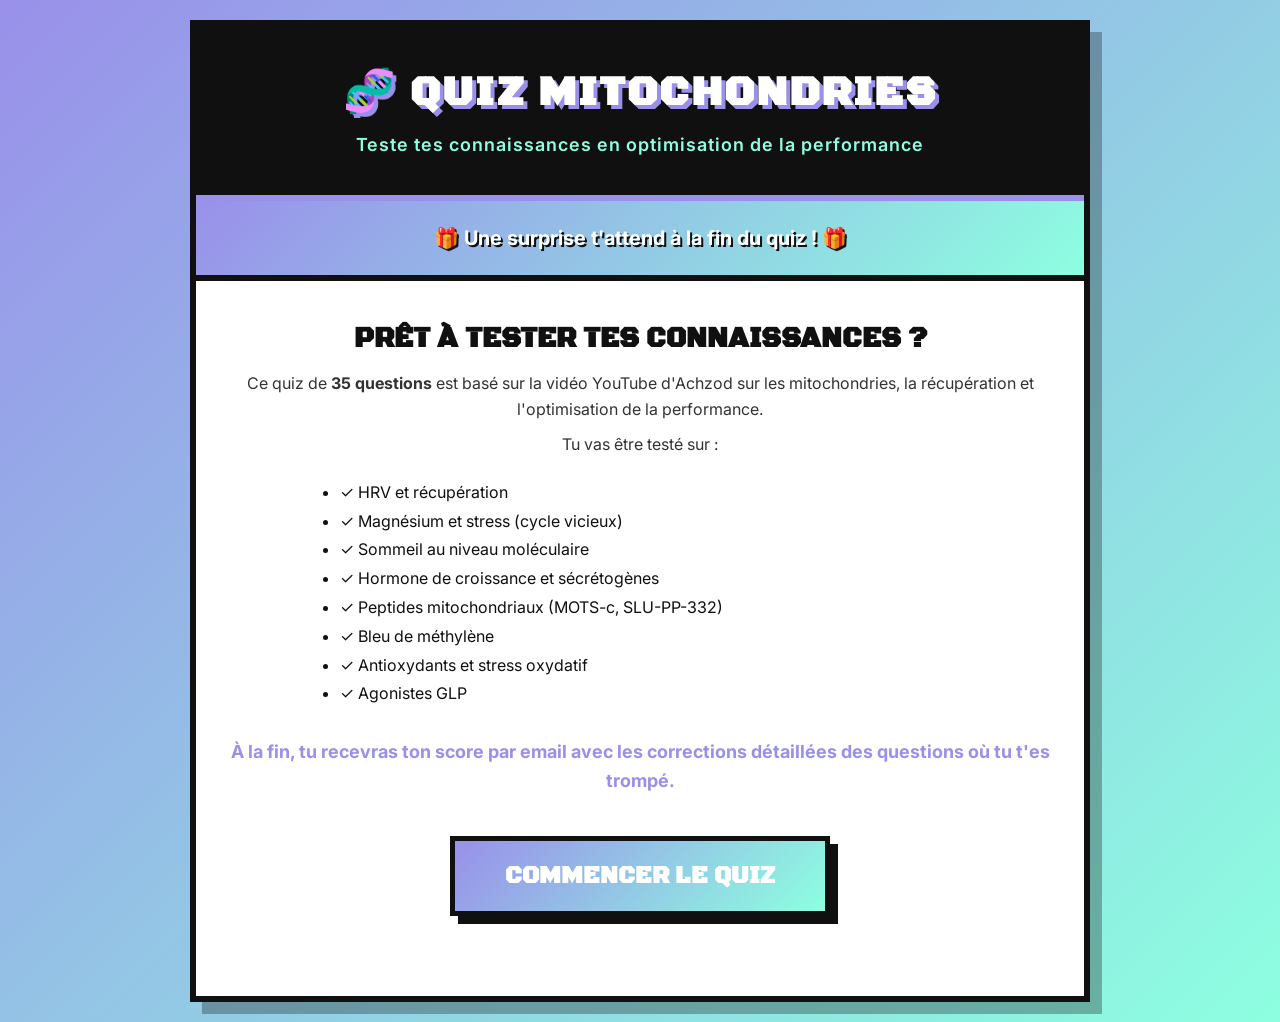
==== templates/index.html @ d9b00db3 "Quiz Mitochondries - Application complète ✅ Fonctionnalités : - 35 questions QCM basées sur la vidéo" ====
<!DOCTYPE html>
<html lang="fr">
<head>
    <meta charset="UTF-8">
    <meta name="viewport" content="width=device-width, initial-scale=1.0">
    <title>Quiz Mitochondries - Achzod Coaching</title>
    <link rel="stylesheet" href="/static/style.css">
</head>
<body>
    <div class="container">
        <!-- Header -->
        <div class="header">
            <h1>🧬 Quiz Mitochondries</h1>
            <p class="subtitle">Teste tes connaissances en optimisation de la performance</p>
        </div>

        <!-- Surprise Banner -->
        <div class="surprise-banner">
            <p>🎁 Une surprise t'attend à la fin du quiz ! 🎁</p>
        </div>

        <!-- Content -->
        <div class="content">
            <!-- Intro Section -->
            <div id="intro-section" class="intro">
                <h2>Prêt à tester tes connaissances ?</h2>
                <p>Ce quiz de <strong>35 questions</strong> est basé sur la vidéo YouTube d'Achzod sur les mitochondries, la récupération et l'optimisation de la performance.</p>
                <p>Tu vas être testé sur :</p>
                <ul style="text-align: left; max-width: 600px; margin: 20px auto; line-height: 1.8;">
                    <li>✓ HRV et récupération</li>
                    <li>✓ Magnésium et stress (cycle vicieux)</li>
                    <li>✓ Sommeil au niveau moléculaire</li>
                    <li>✓ Hormone de croissance et sécrétogènes</li>
                    <li>✓ Peptides mitochondriaux (MOTS-c, SLU-PP-332)</li>
                    <li>✓ Bleu de méthylène</li>
                    <li>✓ Antioxydants et stress oxydatif</li>
                    <li>✓ Agonistes GLP</li>
                </ul>
                <p style="margin-top: 30px; font-weight: 700; font-size: 18px; color: #9990EA;">À la fin, tu recevras ton score par email avec les corrections détaillées des questions où tu t'es trompé.</p>

                <div class="start-section">
                    <button class="btn-start" onclick="startQuiz()">COMMENCER LE QUIZ</button>
                </div>
            </div>

            <!-- Quiz Container -->
            <div id="quiz-container">
                <!-- Progress Bar -->
                <div class="progress-container">
                    <div class="progress-text">
                        <span id="current-question">1</span> / <span id="total-questions">35</span>
                    </div>
                    <div class="progress-bar">
                        <div class="progress-fill" id="progress-fill"></div>
                    </div>
                </div>

                <!-- Question Card -->
                <div class="question-card" id="question-card">
                    <!-- Question will be inserted here by JavaScript -->
                </div>

                <!-- Navigation -->
                <div class="navigation">
                    <button class="btn btn-prev" id="btn-prev" onclick="prevQuestion()" style="display: none;">
                        ← Précédent
                    </button>
                    <button class="btn btn-next" id="btn-next" onclick="nextQuestion()">
                        Suivant →
                    </button>
                </div>

                <!-- Email Section -->
                <div class="email-section" id="email-section">
                    <h3>📧 Reçois tes résultats par email</h3>
                    <p>Entre ton email pour recevoir ton score et les corrections détaillées</p>
                    <input type="email" class="email-input" id="user-email" placeholder="ton@email.com" required>
                    <button class="btn btn-submit" onclick="submitQuiz()">
                        VOIR MES RÉSULTATS
                    </button>
                </div>
            </div>

            <!-- Loader -->
            <div class="loader" id="loader">
                <div class="spinner"></div>
                <p style="margin-top: 20px; font-weight: 600;">Calcul de ton score...</p>
            </div>

            <!-- Results Section -->
            <div class="results" id="results-section">
                <div class="score-display">
                    <div class="score-number" id="score-display">0/35</div>
                    <div class="score-percentage" id="percentage-display">0%</div>
                </div>

                <div class="results-message" id="results-message">
                    <!-- Message will be inserted here -->
                </div>

                <div class="promo-box">
                    <h3>🎁 TA SURPRISE EST LÀ !</h3>
                    <p style="margin-bottom: 20px;">Bravo d'avoir complété le quiz ! Voici ton code promo exclusif :</p>
                    <div class="promo-code">QUIZZ25</div>
                    <p style="font-size: 24px; margin-top: 20px;">-25% SUR TOUS LES COACHINGS</p>
                    <p style="margin-top: 30px;">
                        <a href="https://www.achzodcoaching.com" style="display: inline-block; background: linear-gradient(135deg, #9990EA 0%, #8DFFE0 100%); color: #FFFFFF; text-decoration: none; padding: 15px 40px; border: 4px solid #FFFFFF; font-weight: bold; font-size: 18px;">
                            DÉCOUVRIR LES COACHINGS →
                        </a>
                    </p>
                </div>

                <p style="margin-top: 30px; font-size: 16px; color: #666;">
                    📧 Un email avec tes résultats détaillés et les corrections a été envoyé à ton adresse email.
                </p>
            </div>
        </div>
    </div>

    <script>
        let sessionId = null;
        let questions = [];
        let currentQuestionIndex = 0;
        let userAnswers = {};

        async function startQuiz() {
            try {
                const response = await fetch('/api/quiz/start', {
                    method: 'POST'
                });

                const data = await response.json();
                sessionId = data.session_id;
                questions = data.questions;

                document.getElementById('intro-section').style.display = 'none';
                document.getElementById('quiz-container').style.display = 'block';
                document.getElementById('total-questions').textContent = questions.length;

                displayQuestion();
            } catch (error) {
                console.error('Error starting quiz:', error);
                alert('Erreur lors du démarrage du quiz. Réessaye.');
            }
        }

        function displayQuestion() {
            const question = questions[currentQuestionIndex];
            const questionCard = document.getElementById('question-card');

            let optionsHtml = '<div class="options">';
            question.options.forEach((option, index) => {
                const selected = userAnswers[question.id] === index ? 'selected' : '';
                optionsHtml += `
                    <div class="option ${selected}" onclick="selectOption(${index})">
                        ${option}
                    </div>
                `;
            });
            optionsHtml += '</div>';

            questionCard.innerHTML = `
                <div class="question-number">QUESTION ${currentQuestionIndex + 1}</div>
                <div class="question-text">${question.question}</div>
                ${optionsHtml}
            `;

            // Update progress
            document.getElementById('current-question').textContent = currentQuestionIndex + 1;
            const progress = ((currentQuestionIndex + 1) / questions.length) * 100;
            document.getElementById('progress-fill').style.width = progress + '%';

            // Update buttons
            document.getElementById('btn-prev').style.display = currentQuestionIndex > 0 ? 'block' : 'none';

            if (currentQuestionIndex === questions.length - 1) {
                document.getElementById('btn-next').style.display = 'none';
                document.getElementById('email-section').style.display = 'block';
            } else {
                document.getElementById('btn-next').style.display = 'block';
                document.getElementById('email-section').style.display = 'none';
            }
        }

        function selectOption(optionIndex) {
            const question = questions[currentQuestionIndex];
            userAnswers[question.id] = optionIndex;

            // Update visual selection
            const options = document.querySelectorAll('.option');
            options.forEach((opt, idx) => {
                opt.classList.toggle('selected', idx === optionIndex);
            });
        }

        function nextQuestion() {
            if (currentQuestionIndex < questions.length - 1) {
                currentQuestionIndex++;
                displayQuestion();
                window.scrollTo({ top: 0, behavior: 'smooth' });
            }
        }

        function prevQuestion() {
            if (currentQuestionIndex > 0) {
                currentQuestionIndex--;
                displayQuestion();
                window.scrollTo({ top: 0, behavior: 'smooth' });
            }
        }

        async function submitQuiz() {
            const email = document.getElementById('user-email').value;

            if (!email || !email.includes('@')) {
                alert('Entre une adresse email valide');
                return;
            }

            // Show loader
            document.getElementById('quiz-container').style.display = 'none';
            document.getElementById('loader').style.display = 'block';

            try {
                const response = await fetch('/api/quiz/submit', {
                    method: 'POST',
                    headers: {
                        'Content-Type': 'application/json'
                    },
                    body: JSON.stringify({
                        session_id: sessionId,
                        email: email,
                        answers: userAnswers
                    })
                });

                const data = await response.json();

                // Hide loader
                document.getElementById('loader').style.display = 'none';

                // Show results
                displayResults(data);

            } catch (error) {
                console.error('Error submitting quiz:', error);
                alert('Erreur lors de la soumission. Réessaye.');
                document.getElementById('loader').style.display = 'none';
                document.getElementById('quiz-container').style.display = 'block';
            }
        }

        function displayResults(data) {
            document.getElementById('score-display').textContent = `${data.score}/${data.total}`;
            document.getElementById('percentage-display').textContent = `${Math.round(data.percentage)}%`;

            let message = '';
            if (data.percentage >= 90) {
                message = '🏆 <strong>EXCEPTIONNEL !</strong> Tu maîtrises parfaitement les concepts de l\'optimisation mitochondriale et de la performance.';
            } else if (data.percentage >= 75) {
                message = '🎯 <strong>EXCELLENT !</strong> Tu as une très bonne compréhension des principes d\'optimisation de la performance.';
            } else if (data.percentage >= 60) {
                message = '👍 <strong>BIEN !</strong> Tu as de bonnes bases, quelques révisions sur certains concepts et tu seras au top.';
            } else if (data.percentage >= 50) {
                message = '📚 <strong>CORRECT.</strong> Continue à approfondir tes connaissances pour maîtriser tous les concepts.';
            } else {
                message = '💪 <strong>À AMÉLIORER.</strong> Revois les concepts clés et refais le quiz. Tu vas progresser !';
            }

            document.getElementById('results-message').innerHTML = message;
            document.getElementById('results-section').style.display = 'block';
            window.scrollTo({ top: 0, behavior: 'smooth' });
        }
    </script>
</body>
</html>
---- static/style.css ----
/*
Achzod Quiz Mitochondries - Styleguide
Colors: #101010, #9990EA, #8DFFE0, #FFFFFF
Fonts: Eurostile (titles), Proxima Nova (body)
Design: No border-radius, thick borders, gradients
*/

@import url('https://fonts.googleapis.com/css2?family=Black+Ops+One&family=Inter:wght@400;600;700&display=swap');

* {
    margin: 0;
    padding: 0;
    box-sizing: border-box;
}

body {
    font-family: 'Inter', 'Proxima Nova', Arial, sans-serif;
    background: linear-gradient(135deg, #9990EA 0%, #8DFFE0 100%);
    min-height: 100vh;
    padding: 20px;
    color: #101010;
}

.container {
    max-width: 900px;
    margin: 0 auto;
    background: #FFFFFF;
    border: 6px solid #101010;
    box-shadow: 12px 12px 0 rgba(16, 16, 16, 0.3);
}

/* Header */
.header {
    background: #101010;
    padding: 40px 30px;
    text-align: center;
    border-bottom: 6px solid #9990EA;
}

.header h1 {
    font-family: 'Black Ops One', 'Eurostile', Arial Black, sans-serif;
    color: #FFFFFF;
    font-size: 42px;
    text-transform: uppercase;
    margin-bottom: 15px;
    text-shadow: 4px 4px 0 #9990EA;
    letter-spacing: 2px;
}

.header .subtitle {
    color: #8DFFE0;
    font-size: 18px;
    font-weight: 600;
    letter-spacing: 1px;
}

/* Surprise Banner */
.surprise-banner {
    background: linear-gradient(135deg, #9990EA 0%, #8DFFE0 100%);
    padding: 25px 30px;
    text-align: center;
    border-bottom: 6px solid #101010;
    animation: pulse 2s infinite;
}

@keyframes pulse {
    0%, 100% { opacity: 1; }
    50% { opacity: 0.9; }
}

.surprise-banner p {
    font-size: 20px;
    font-weight: 700;
    color: #FFFFFF;
    text-shadow: 2px 2px 0 #101010;
}

/* Content */
.content {
    padding: 40px 30px;
}

.intro {
    text-align: center;
    margin-bottom: 40px;
}

.intro h2 {
    font-family: 'Black Ops One', 'Eurostile', Arial Black, sans-serif;
    color: #101010;
    font-size: 28px;
    margin-bottom: 15px;
    text-transform: uppercase;
}

.intro p {
    font-size: 16px;
    line-height: 1.6;
    color: #333333;
    margin-bottom: 10px;
}

/* Start Button */
.start-section {
    text-align: center;
    margin: 40px 0;
}

.btn-start {
    background: linear-gradient(135deg, #9990EA 0%, #8DFFE0 100%);
    color: #FFFFFF;
    font-family: 'Black Ops One', 'Eurostile', Arial Black, sans-serif;
    font-size: 24px;
    font-weight: bold;
    padding: 20px 50px;
    border: 5px solid #101010;
    cursor: pointer;
    text-transform: uppercase;
    box-shadow: 8px 8px 0 #101010;
    transition: all 0.2s;
}

.btn-start:hover {
    transform: translate(4px, 4px);
    box-shadow: 4px 4px 0 #101010;
}

/* Quiz Container */
#quiz-container {
    display: none;
}

/* Progress Bar */
.progress-container {
    margin-bottom: 30px;
    background: #F5F5F5;
    border: 4px solid #101010;
    padding: 15px;
}

.progress-text {
    font-family: 'Black Ops One', 'Eurostile', Arial Black, sans-serif;
    font-size: 14px;
    color: #9990EA;
    margin-bottom: 10px;
    text-transform: uppercase;
}

.progress-bar {
    background: #E0E0E0;
    height: 30px;
    border: 3px solid #101010;
    position: relative;
    overflow: hidden;
}

.progress-fill {
    background: linear-gradient(135deg, #9990EA 0%, #8DFFE0 100%);
    height: 100%;
    width: 0%;
    transition: width 0.5s ease;
    border-right: 3px solid #101010;
}

/* Question Card */
.question-card {
    background: #FFFFFF;
    border: 5px solid #101010;
    padding: 30px;
    margin-bottom: 30px;
    box-shadow: 6px 6px 0 rgba(16, 16, 16, 0.2);
}

.question-number {
    font-family: 'Black Ops One', 'Eurostile', Arial Black, sans-serif;
    color: #9990EA;
    font-size: 16px;
    margin-bottom: 15px;
    text-transform: uppercase;
}

.question-text {
    font-size: 20px;
    font-weight: 700;
    color: #101010;
    margin-bottom: 25px;
    line-height: 1.5;
}

/* Options */
.options {
    display: flex;
    flex-direction: column;
    gap: 15px;
}

.option {
    background: #F5F5F5;
    border: 4px solid #101010;
    padding: 18px 20px;
    cursor: pointer;
    transition: all 0.2s;
    font-size: 16px;
    font-weight: 600;
    position: relative;
}

.option:hover {
    background: #E8E8E8;
    transform: translateX(5px);
}

.option.selected {
    background: linear-gradient(135deg, #9990EA 0%, #8DFFE0 100%);
    color: #FFFFFF;
    border-color: #101010;
    box-shadow: 4px 4px 0 #101010;
}

/* Navigation Buttons */
.navigation {
    display: flex;
    justify-content: space-between;
    margin-top: 30px;
    gap: 15px;
}

.btn {
    font-family: 'Black Ops One', 'Eurostile', Arial Black, sans-serif;
    font-size: 16px;
    font-weight: bold;
    padding: 15px 30px;
    border: 4px solid #101010;
    cursor: pointer;
    text-transform: uppercase;
    transition: all 0.2s;
}

.btn-prev {
    background: #E0E0E0;
    color: #101010;
}

.btn-prev:hover {
    background: #D0D0D0;
}

.btn-next, .btn-submit {
    background: linear-gradient(135deg, #9990EA 0%, #8DFFE0 100%);
    color: #FFFFFF;
    flex: 1;
    box-shadow: 6px 6px 0 #101010;
}

.btn-next:hover, .btn-submit:hover {
    transform: translate(3px, 3px);
    box-shadow: 3px 3px 0 #101010;
}

.btn:disabled {
    opacity: 0.5;
    cursor: not-allowed;
}

/* Email Input */
.email-section {
    display: none;
    background: linear-gradient(135deg, #9990EA 0%, #8DFFE0 100%);
    border: 5px solid #101010;
    padding: 30px;
    margin-top: 30px;
    text-align: center;
}

.email-section h3 {
    font-family: 'Black Ops One', 'Eurostile', Arial Black, sans-serif;
    color: #FFFFFF;
    font-size: 24px;
    margin-bottom: 15px;
    text-shadow: 3px 3px 0 #101010;
}

.email-section p {
    color: #FFFFFF;
    font-size: 16px;
    margin-bottom: 20px;
}

.email-input {
    width: 100%;
    padding: 15px;
    font-size: 16px;
    border: 4px solid #101010;
    margin-bottom: 20px;
    font-family: 'Inter', 'Proxima Nova', Arial, sans-serif;
}

/* Results */
.results {
    display: none;
    text-align: center;
    padding: 40px 30px;
}

.score-display {
    background: linear-gradient(135deg, #9990EA 0%, #8DFFE0 100%);
    border: 6px solid #101010;
    padding: 50px;
    margin-bottom: 30px;
}

.score-number {
    font-family: 'Black Ops One', 'Eurostile', Arial Black, sans-serif;
    font-size: 72px;
    color: #FFFFFF;
    text-shadow: 6px 6px 0 #101010;
    margin-bottom: 10px;
}

.score-percentage {
    font-size: 36px;
    color: #FFFFFF;
    font-weight: 700;
}

.results-message {
    font-size: 20px;
    font-weight: 700;
    color: #101010;
    margin: 30px 0;
    line-height: 1.6;
}

.promo-box {
    background: #101010;
    border: 5px solid #9990EA;
    padding: 40px;
    margin: 30px 0;
}

.promo-box h3 {
    font-family: 'Black Ops One', 'Eurostile', Arial Black, sans-serif;
    color: #8DFFE0;
    font-size: 28px;
    margin-bottom: 15px;
}

.promo-code {
    background: #FFFFFF;
    color: #101010;
    font-family: 'Black Ops One', 'Eurostile', Arial Black, sans-serif;
    font-size: 48px;
    padding: 20px;
    border: 5px solid #9990EA;
    letter-spacing: 5px;
    margin: 20px 0;
}

.promo-box p {
    color: #FFFFFF;
    font-size: 18px;
    font-weight: 600;
}

/* Loader */
.loader {
    display: none;
    text-align: center;
    padding: 40px;
}

.spinner {
    border: 6px solid #E0E0E0;
    border-top: 6px solid #9990EA;
    width: 60px;
    height: 60px;
    animation: spin 1s linear infinite;
    margin: 0 auto;
}

@keyframes spin {
    0% { transform: rotate(0deg); }
    100% { transform: rotate(360deg); }
}

/* Responsive */
@media (max-width: 768px) {
    .header h1 {
        font-size: 32px;
    }

    .container {
        border-width: 4px;
    }

    .content {
        padding: 30px 20px;
    }

    .btn-start {
        font-size: 20px;
        padding: 15px 35px;
    }

    .score-number {
        font-size: 56px;
    }

    .promo-code {
        font-size: 32px;
    }
}
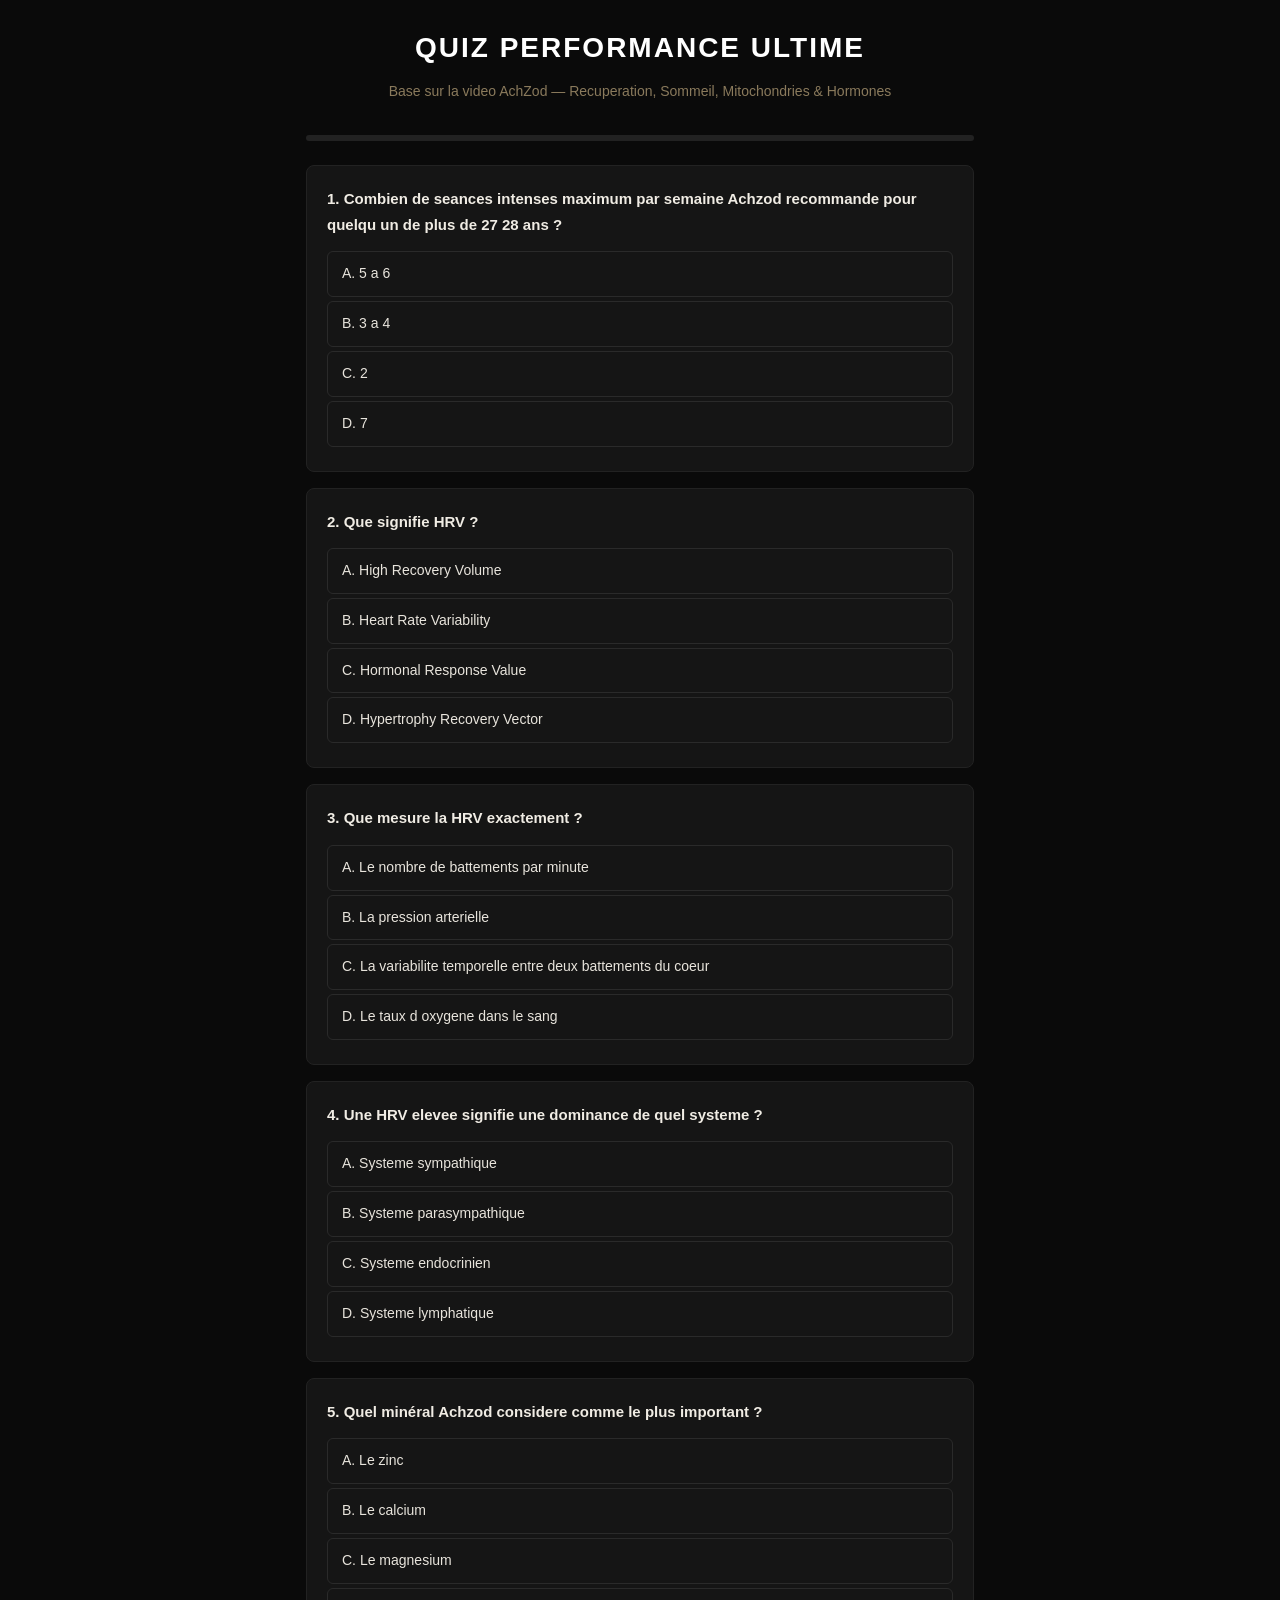
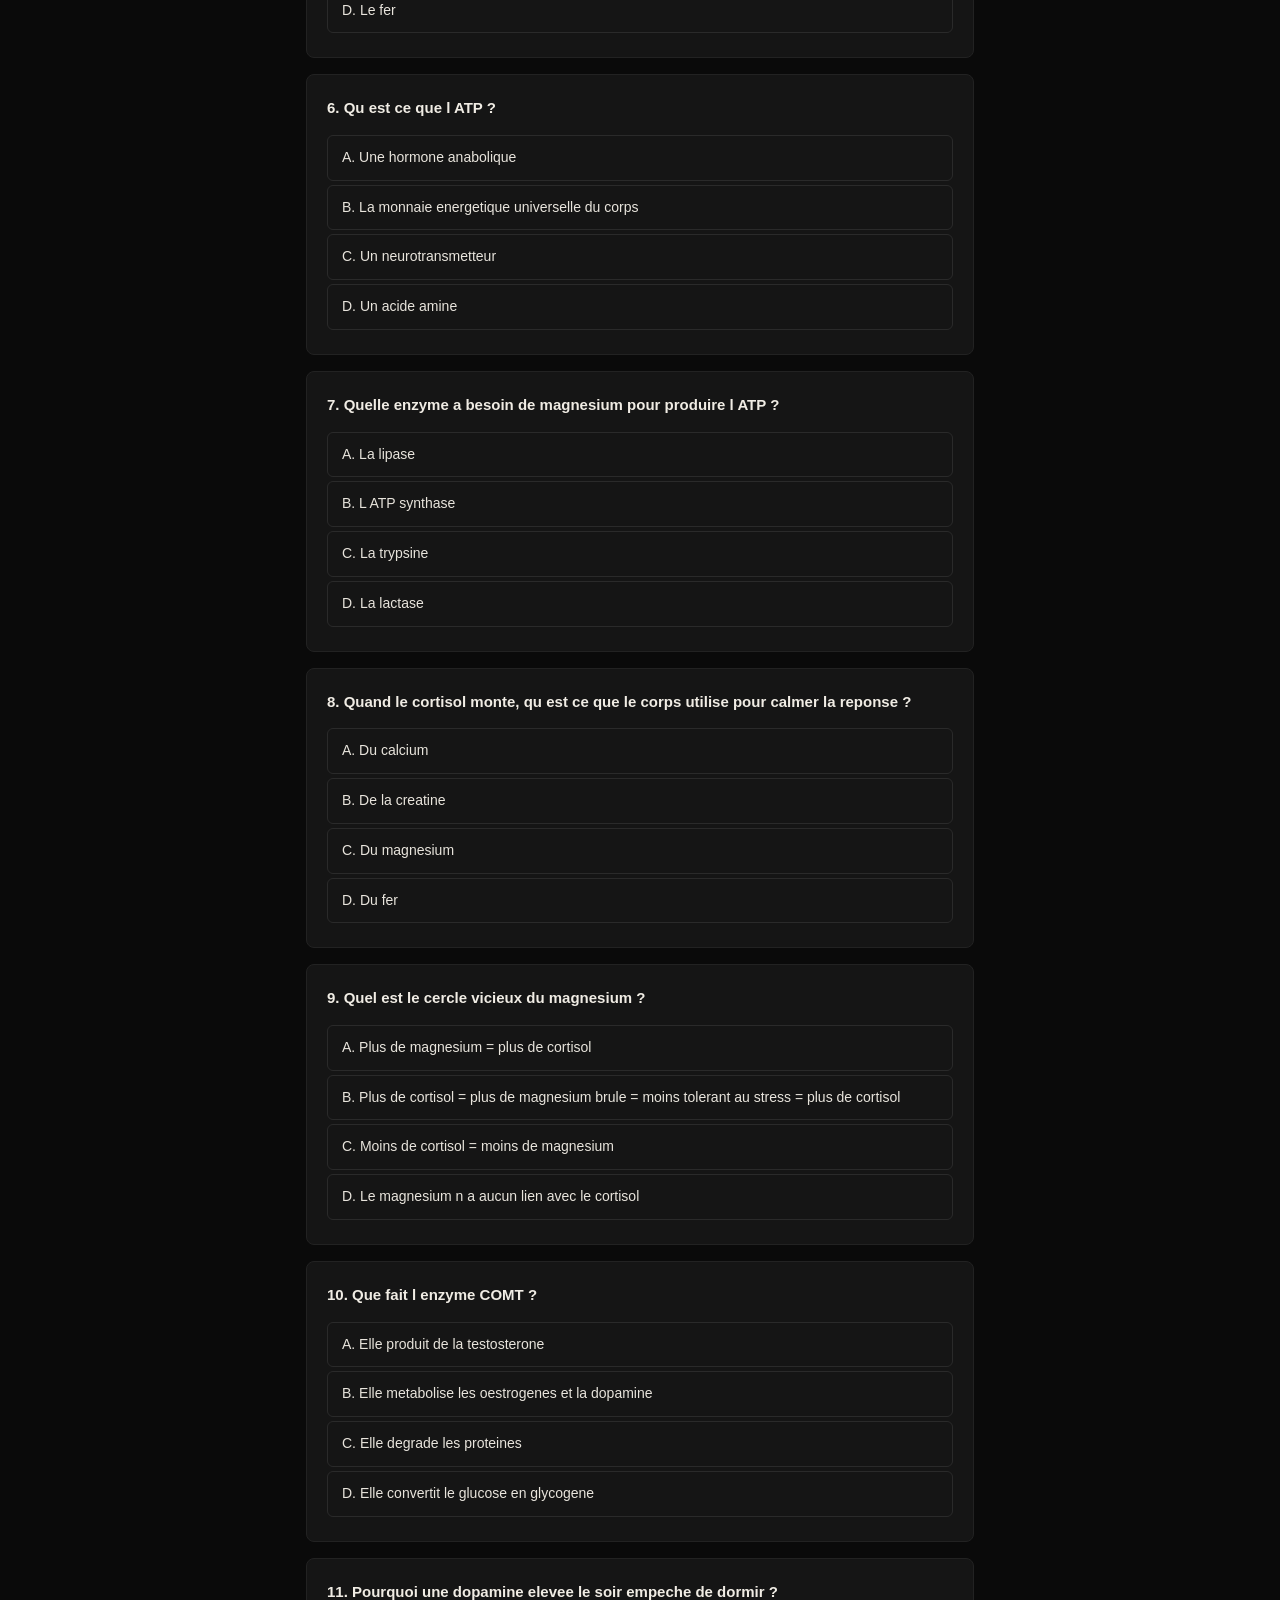
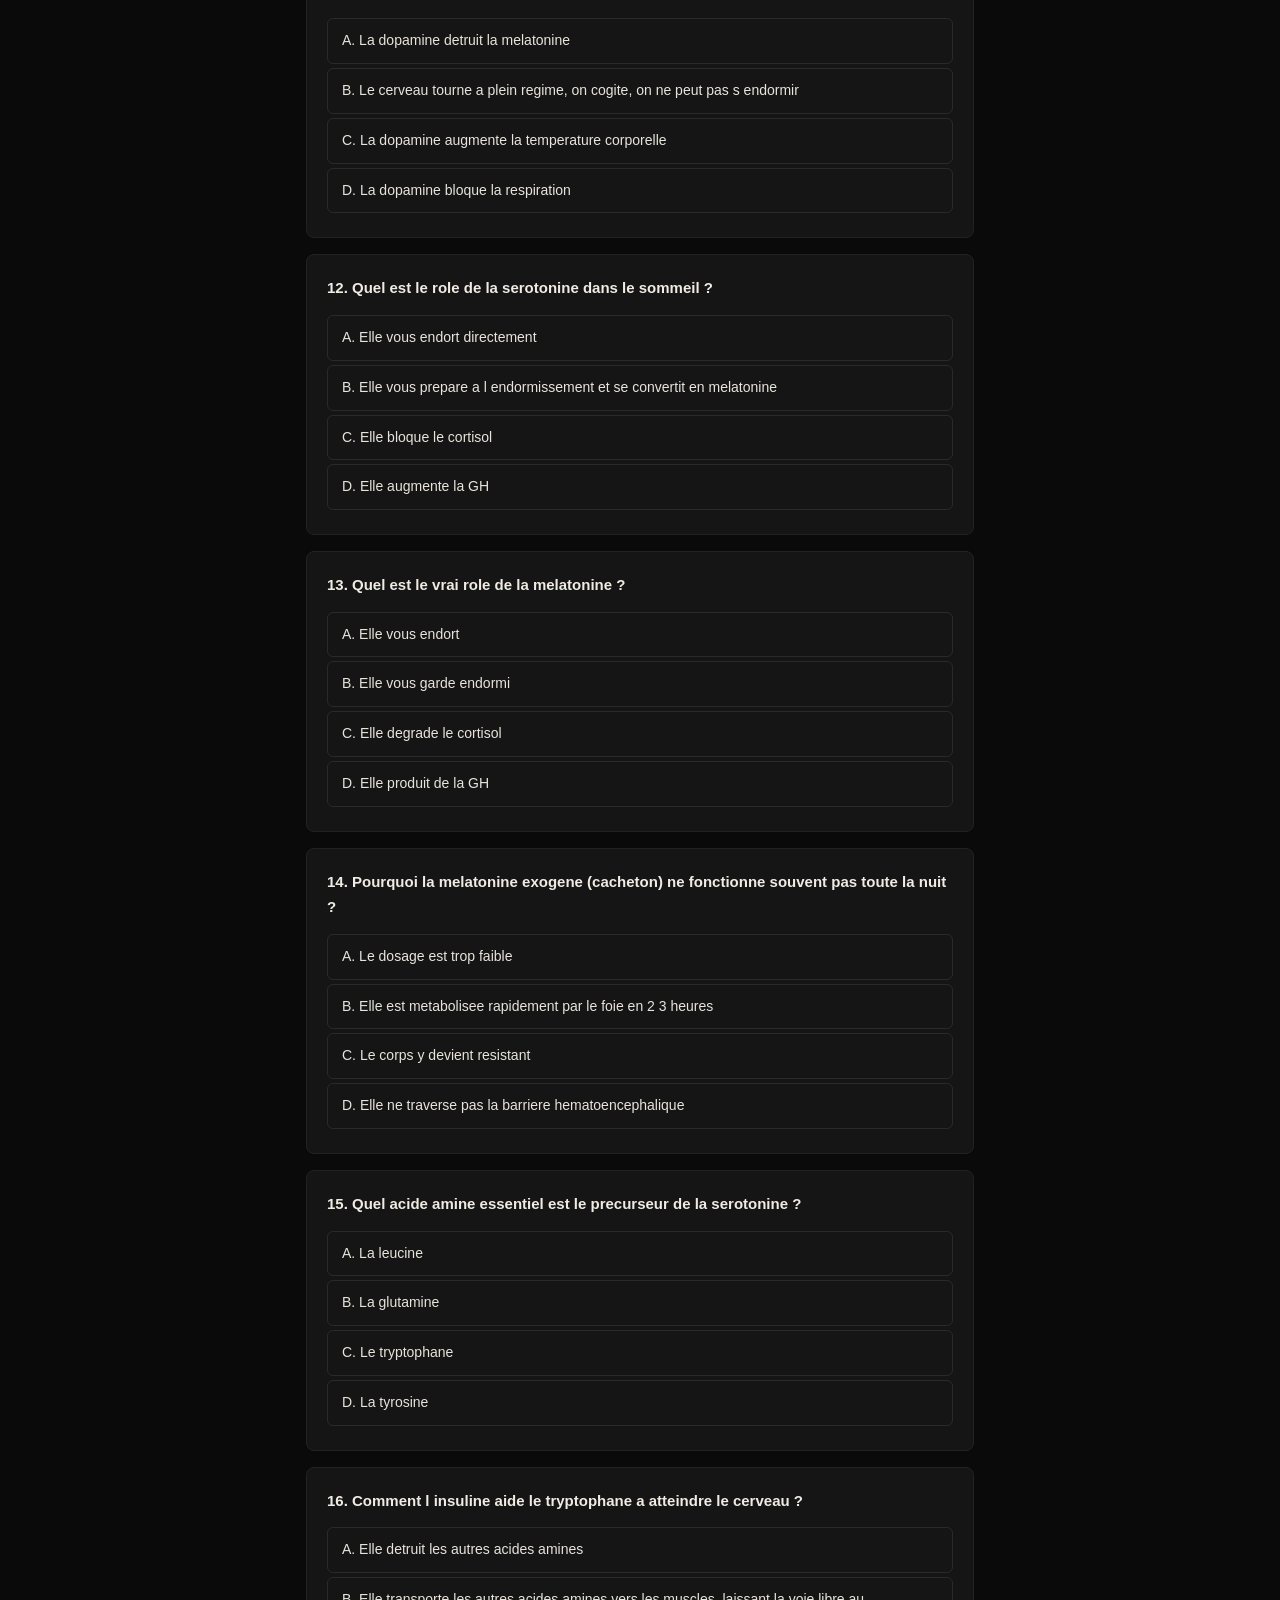
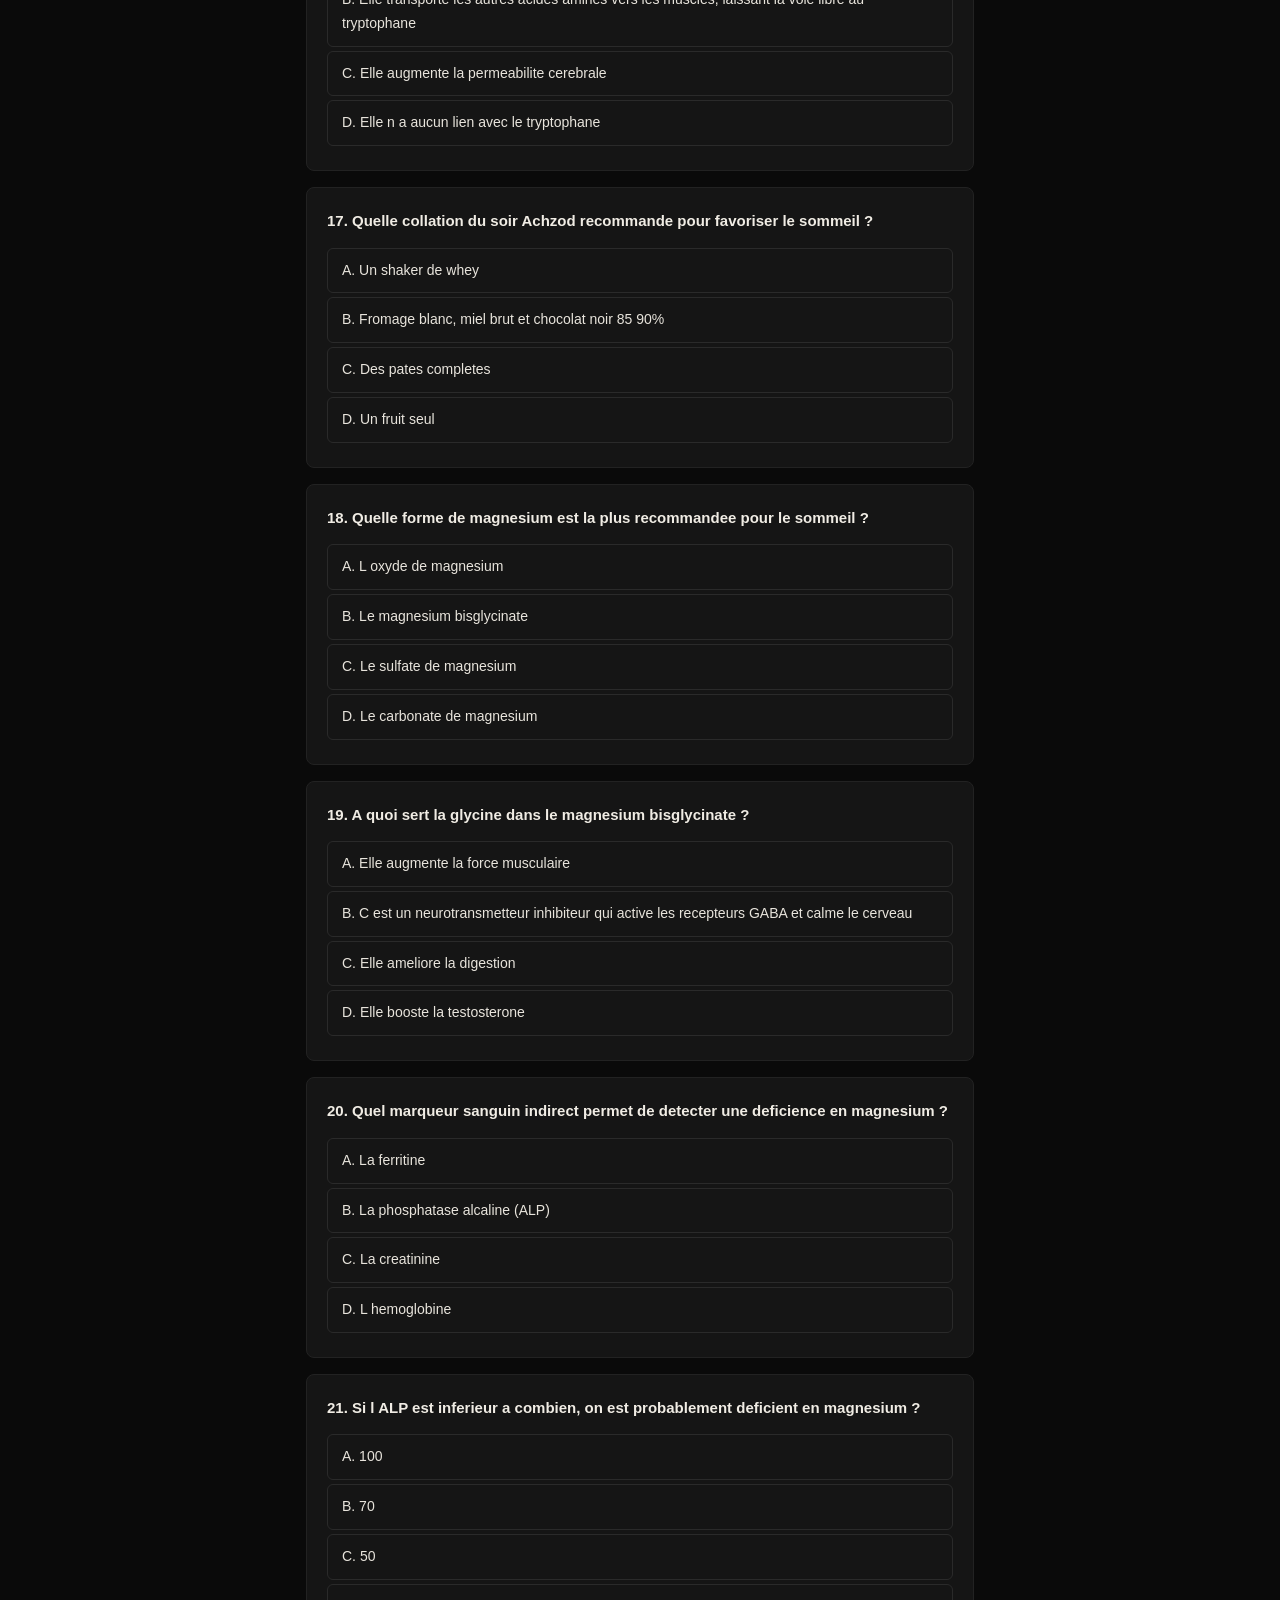
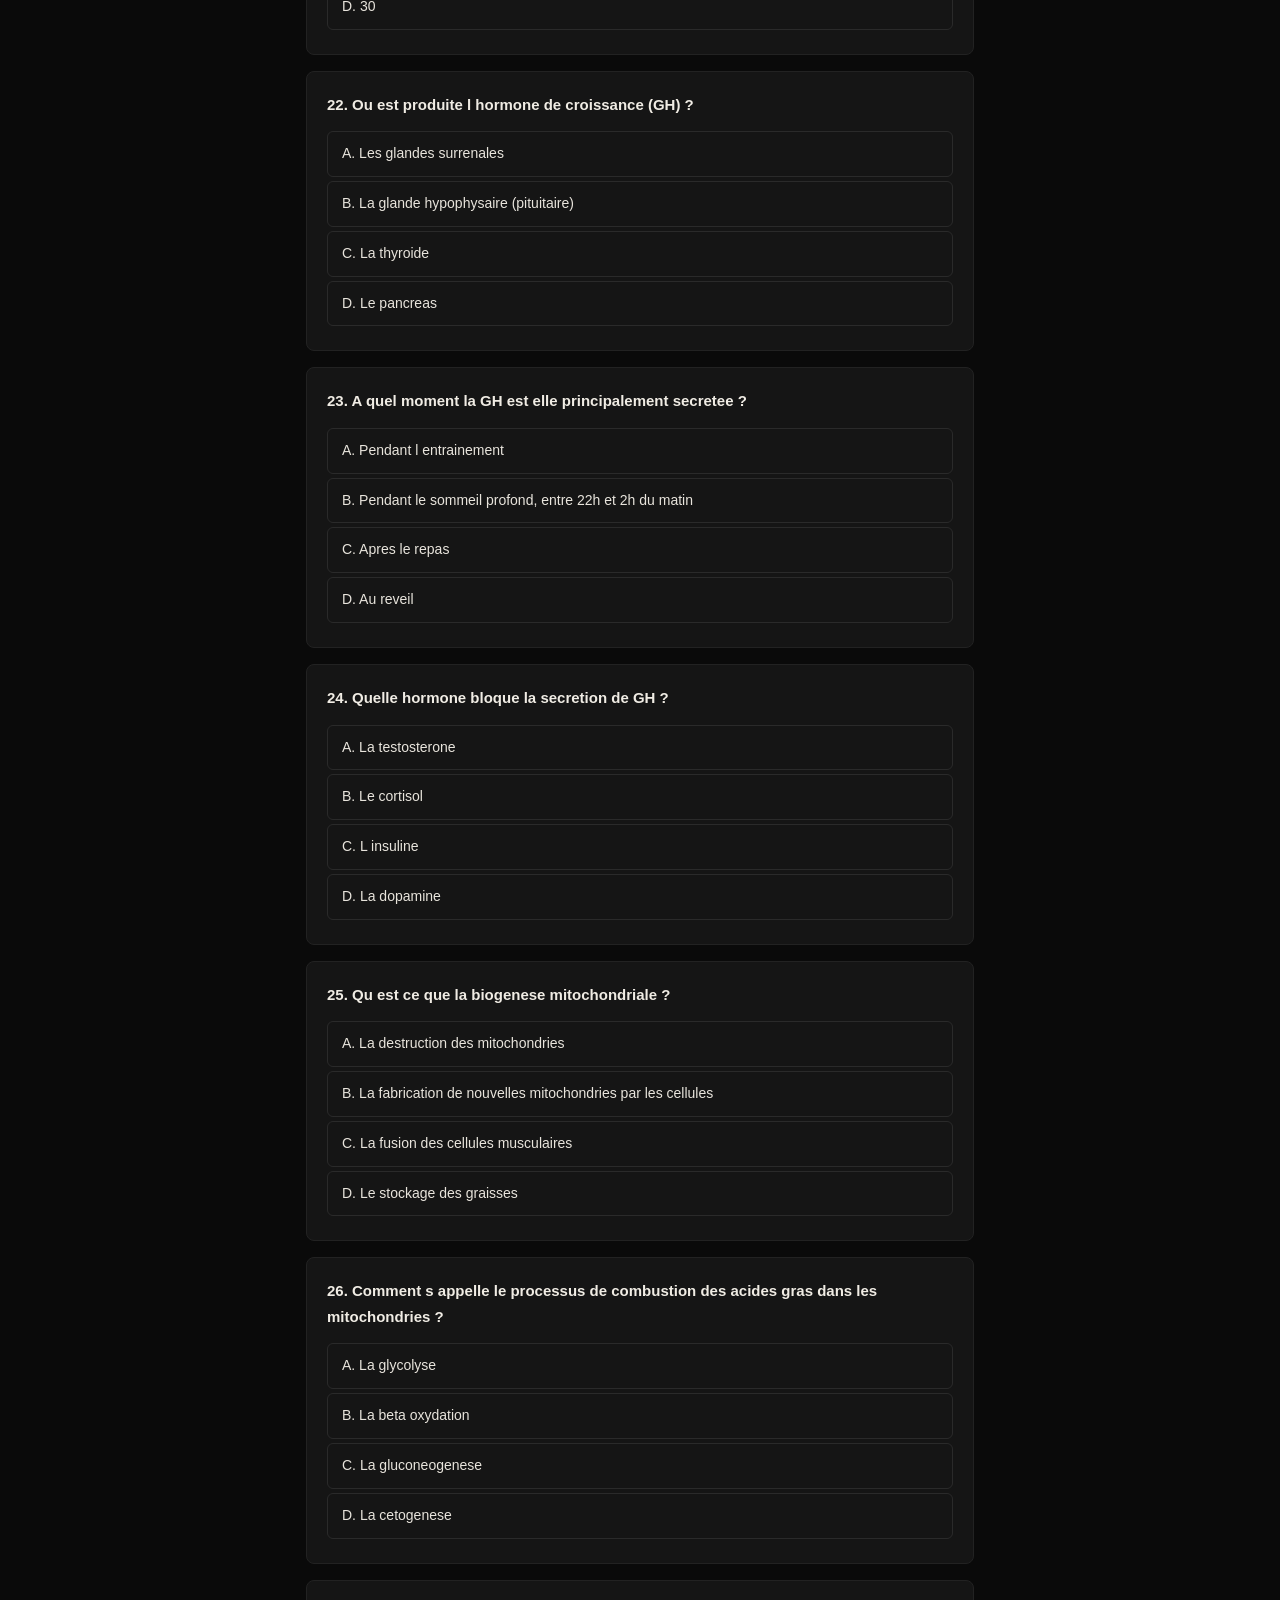
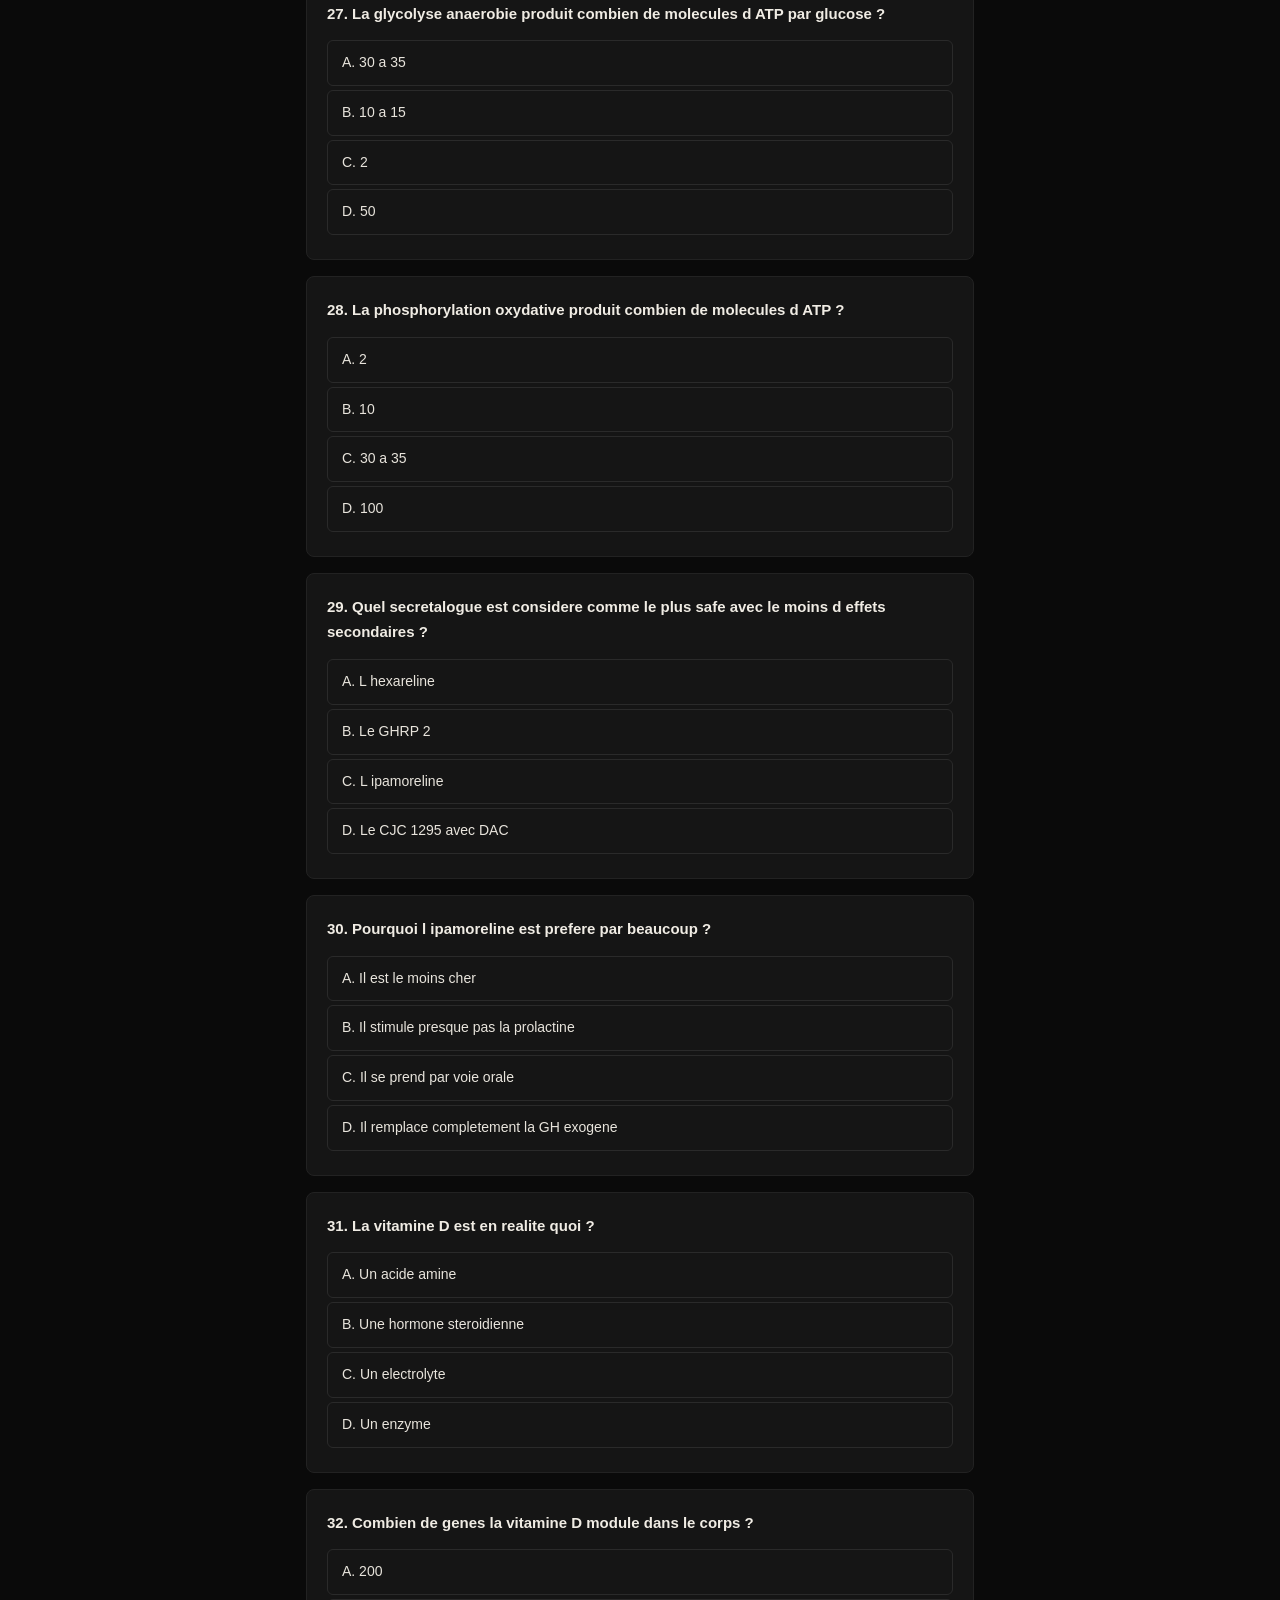
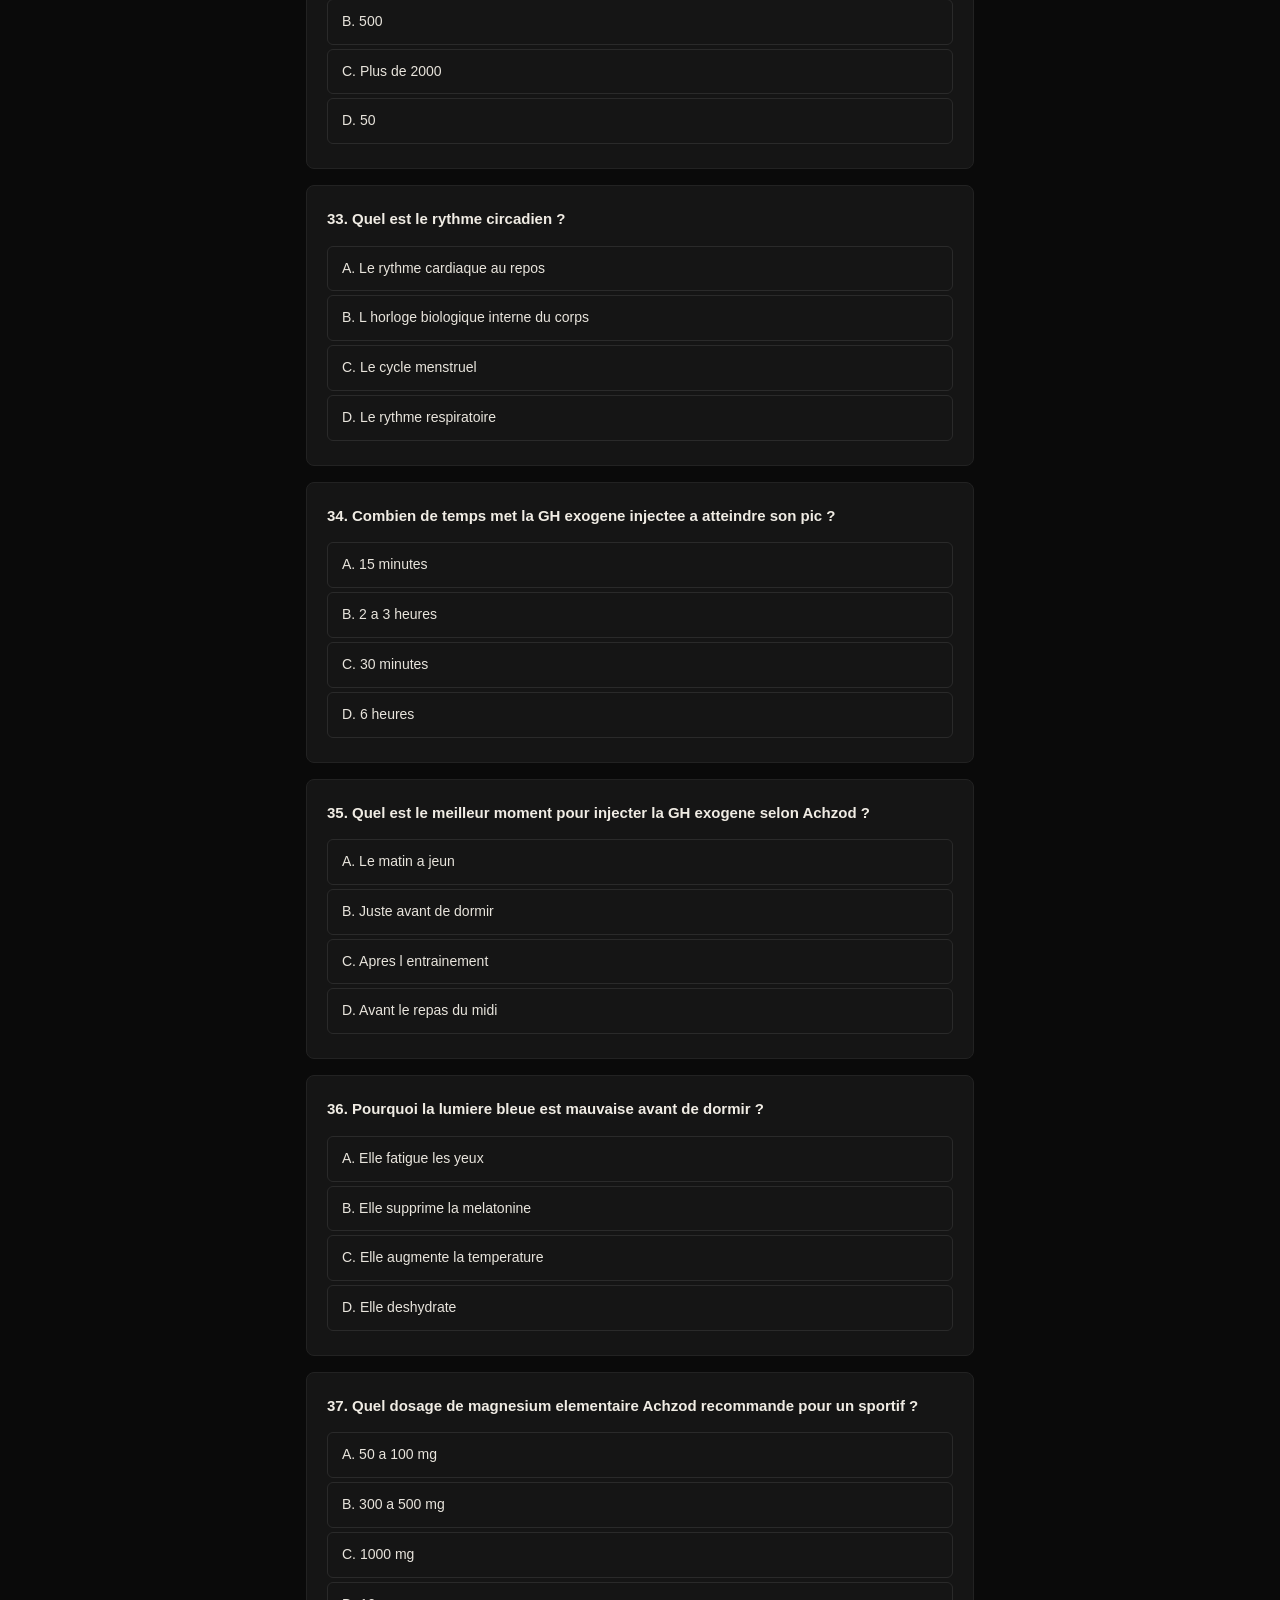
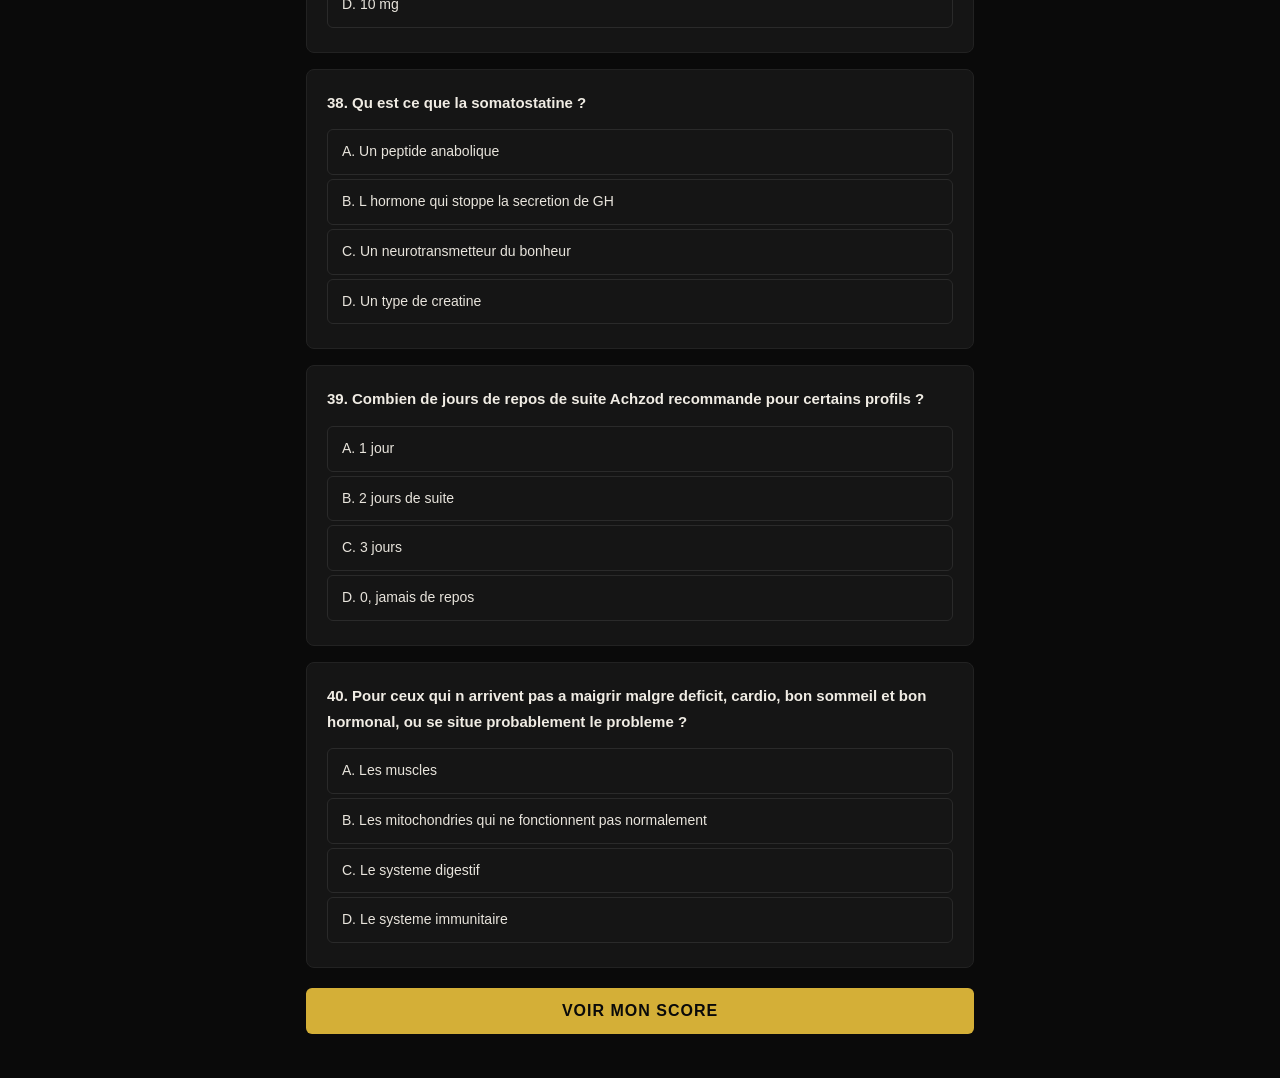
==== commit cf06027a: "Quiz Performance Ultime 40Q - video recuperation mitochondries GH - CTA QUIZZ20" ====
--- a/templates/index.html
+++ b/templates/index.html
@@ -1,276 +1,334 @@
 <!DOCTYPE html>
 <html lang="fr">
 <head>
-    <meta charset="UTF-8">
-    <meta name="viewport" content="width=device-width, initial-scale=1.0">
-    <title>Quiz Mitochondries - Achzod Coaching</title>
-    <link rel="stylesheet" href="/static/style.css">
+<meta charset="UTF-8">
+<meta name="viewport" content="width=device-width, initial-scale=1.0">
+<title>Quiz AchZod — Performance Ultime</title>
+<style>
+*{margin:0;padding:0;box-sizing:border-box}
+body{background:#0a0a0a;color:#e8e4dc;font-family:'Segoe UI',Arial,sans-serif;line-height:1.7}
+.container{max-width:700px;margin:0 auto;padding:24px 16px}
+h1{font-size:28px;text-align:center;text-transform:uppercase;letter-spacing:2px;margin-bottom:8px;color:#fff}
+.subtitle{text-align:center;color:#8a7a5c;font-size:14px;margin-bottom:32px}
+.question{background:#151515;border:1px solid #222;border-radius:8px;padding:20px;margin-bottom:16px}
+.question h3{font-size:15px;margin-bottom:14px;color:#f0ece4}
+.question label{display:block;padding:10px 14px;margin:4px 0;border:1px solid #2a2a2a;border-radius:6px;cursor:pointer;font-size:14px;transition:all .2s}
+.question label:hover{border-color:#8a7a5c;background:#1a1a1a}
+.question input[type=radio]{display:none}
+.question input[type=radio]:checked+span{color:#d4af37}
+.question label:has(input:checked){border-color:#d4af37;background:#1a1812}
+.correct{border-color:#2ecc71 !important;background:#0d1f12 !important}
+.wrong{border-color:#e74c3c !important;background:#1f0d0d !important}
+.result-box{display:none;background:#151515;border:1px solid #d4af37;border-radius:10px;padding:28px;text-align:center;margin-top:24px}
+.result-box h2{font-size:24px;color:#d4af37;margin-bottom:12px}
+.result-box p{color:#ccc;font-size:15px;margin-bottom:16px}
+.btn{display:inline-block;padding:14px 32px;background:#d4af37;color:#0a0a0a;font-weight:bold;font-size:16px;text-transform:uppercase;letter-spacing:1px;border:none;border-radius:6px;cursor:pointer;text-decoration:none;margin-top:12px}
+.btn:hover{background:#c9a02e}
+.cta-box{background:linear-gradient(135deg,#1a1608,#0f0f0f);border:2px solid #d4af37;border-radius:12px;padding:32px;text-align:center;margin-top:32px}
+.cta-box h2{color:#d4af37;font-size:22px;margin-bottom:12px}
+.cta-box p{color:#bbb;margin-bottom:20px}
+.cta-box .code{font-size:28px;color:#fff;font-weight:bold;letter-spacing:3px;margin:16px 0}
+.progress{height:6px;background:#222;border-radius:3px;margin-bottom:24px;overflow:hidden}
+.progress-bar{height:100%;background:#d4af37;width:0%;transition:width .3s}
+#submit-btn{display:block;margin:20px auto;width:100%}
+</style>
 </head>
 <body>
-    <div class="container">
-        <!-- Header -->
-        <div class="header">
-            <h1>🧬 Quiz Mitochondries</h1>
-            <p class="subtitle">Teste tes connaissances en optimisation de la performance</p>
-        </div>
-
-        <!-- Surprise Banner -->
-        <div class="surprise-banner">
-            <p>🎁 Une surprise t'attend à la fin du quiz ! 🎁</p>
-        </div>
-
-        <!-- Content -->
-        <div class="content">
-            <!-- Intro Section -->
-            <div id="intro-section" class="intro">
-                <h2>Prêt à tester tes connaissances ?</h2>
-                <p>Ce quiz de <strong>35 questions</strong> est basé sur la vidéo YouTube d'Achzod sur les mitochondries, la récupération et l'optimisation de la performance.</p>
-                <p>Tu vas être testé sur :</p>
-                <ul style="text-align: left; max-width: 600px; margin: 20px auto; line-height: 1.8;">
-                    <li>✓ HRV et récupération</li>
-                    <li>✓ Magnésium et stress (cycle vicieux)</li>
-                    <li>✓ Sommeil au niveau moléculaire</li>
-                    <li>✓ Hormone de croissance et sécrétogènes</li>
-                    <li>✓ Peptides mitochondriaux (MOTS-c, SLU-PP-332)</li>
-                    <li>✓ Bleu de méthylène</li>
-                    <li>✓ Antioxydants et stress oxydatif</li>
-                    <li>✓ Agonistes GLP</li>
-                </ul>
-                <p style="margin-top: 30px; font-weight: 700; font-size: 18px; color: #9990EA;">À la fin, tu recevras ton score par email avec les corrections détaillées des questions où tu t'es trompé.</p>
-
-                <div class="start-section">
-                    <button class="btn-start" onclick="startQuiz()">COMMENCER LE QUIZ</button>
-                </div>
-            </div>
-
-            <!-- Quiz Container -->
-            <div id="quiz-container">
-                <!-- Progress Bar -->
-                <div class="progress-container">
-                    <div class="progress-text">
-                        <span id="current-question">1</span> / <span id="total-questions">35</span>
-                    </div>
-                    <div class="progress-bar">
-                        <div class="progress-fill" id="progress-fill"></div>
-                    </div>
-                </div>
-
-                <!-- Question Card -->
-                <div class="question-card" id="question-card">
-                    <!-- Question will be inserted here by JavaScript -->
-                </div>
-
-                <!-- Navigation -->
-                <div class="navigation">
-                    <button class="btn btn-prev" id="btn-prev" onclick="prevQuestion()" style="display: none;">
-                        ← Précédent
-                    </button>
-                    <button class="btn btn-next" id="btn-next" onclick="nextQuestion()">
-                        Suivant →
-                    </button>
-                </div>
-
-                <!-- Email Section -->
-                <div class="email-section" id="email-section">
-                    <h3>📧 Reçois tes résultats par email</h3>
-                    <p>Entre ton email pour recevoir ton score et les corrections détaillées</p>
-                    <input type="email" class="email-input" id="user-email" placeholder="ton@email.com" required>
-                    <button class="btn btn-submit" onclick="submitQuiz()">
-                        VOIR MES RÉSULTATS
-                    </button>
-                </div>
-            </div>
-
-            <!-- Loader -->
-            <div class="loader" id="loader">
-                <div class="spinner"></div>
-                <p style="margin-top: 20px; font-weight: 600;">Calcul de ton score...</p>
-            </div>
-
-            <!-- Results Section -->
-            <div class="results" id="results-section">
-                <div class="score-display">
-                    <div class="score-number" id="score-display">0/35</div>
-                    <div class="score-percentage" id="percentage-display">0%</div>
-                </div>
-
-                <div class="results-message" id="results-message">
-                    <!-- Message will be inserted here -->
-                </div>
-
-                <div class="promo-box">
-                    <h3>🎁 TA SURPRISE EST LÀ !</h3>
-                    <p style="margin-bottom: 20px;">Bravo d'avoir complété le quiz ! Voici ton code promo exclusif :</p>
-                    <div class="promo-code">QUIZZ25</div>
-                    <p style="font-size: 24px; margin-top: 20px;">-25% SUR TOUS LES COACHINGS</p>
-                    <p style="margin-top: 30px;">
-                        <a href="https://www.achzodcoaching.com" style="display: inline-block; background: linear-gradient(135deg, #9990EA 0%, #8DFFE0 100%); color: #FFFFFF; text-decoration: none; padding: 15px 40px; border: 4px solid #FFFFFF; font-weight: bold; font-size: 18px;">
-                            DÉCOUVRIR LES COACHINGS →
-                        </a>
-                    </p>
-                </div>
-
-                <p style="margin-top: 30px; font-size: 16px; color: #666;">
-                    📧 Un email avec tes résultats détaillés et les corrections a été envoyé à ton adresse email.
-                </p>
-            </div>
-        </div>
-    </div>
-
-    <script>
-        let sessionId = null;
-        let questions = [];
-        let currentQuestionIndex = 0;
-        let userAnswers = {};
-
-        async function startQuiz() {
-            try {
-                const response = await fetch('/api/quiz/start', {
-                    method: 'POST'
-                });
-
-                const data = await response.json();
-                sessionId = data.session_id;
-                questions = data.questions;
-
-                document.getElementById('intro-section').style.display = 'none';
-                document.getElementById('quiz-container').style.display = 'block';
-                document.getElementById('total-questions').textContent = questions.length;
-
-                displayQuestion();
-            } catch (error) {
-                console.error('Error starting quiz:', error);
-                alert('Erreur lors du démarrage du quiz. Réessaye.');
-            }
-        }
-
-        function displayQuestion() {
-            const question = questions[currentQuestionIndex];
-            const questionCard = document.getElementById('question-card');
-
-            let optionsHtml = '<div class="options">';
-            question.options.forEach((option, index) => {
-                const selected = userAnswers[question.id] === index ? 'selected' : '';
-                optionsHtml += `
-                    <div class="option ${selected}" onclick="selectOption(${index})">
-                        ${option}
-                    </div>
-                `;
-            });
-            optionsHtml += '</div>';
-
-            questionCard.innerHTML = `
-                <div class="question-number">QUESTION ${currentQuestionIndex + 1}</div>
-                <div class="question-text">${question.question}</div>
-                ${optionsHtml}
-            `;
-
-            // Update progress
-            document.getElementById('current-question').textContent = currentQuestionIndex + 1;
-            const progress = ((currentQuestionIndex + 1) / questions.length) * 100;
-            document.getElementById('progress-fill').style.width = progress + '%';
-
-            // Update buttons
-            document.getElementById('btn-prev').style.display = currentQuestionIndex > 0 ? 'block' : 'none';
-
-            if (currentQuestionIndex === questions.length - 1) {
-                document.getElementById('btn-next').style.display = 'none';
-                document.getElementById('email-section').style.display = 'block';
-            } else {
-                document.getElementById('btn-next').style.display = 'block';
-                document.getElementById('email-section').style.display = 'none';
-            }
-        }
-
-        function selectOption(optionIndex) {
-            const question = questions[currentQuestionIndex];
-            userAnswers[question.id] = optionIndex;
-
-            // Update visual selection
-            const options = document.querySelectorAll('.option');
-            options.forEach((opt, idx) => {
-                opt.classList.toggle('selected', idx === optionIndex);
-            });
-        }
-
-        function nextQuestion() {
-            if (currentQuestionIndex < questions.length - 1) {
-                currentQuestionIndex++;
-                displayQuestion();
-                window.scrollTo({ top: 0, behavior: 'smooth' });
-            }
-        }
-
-        function prevQuestion() {
-            if (currentQuestionIndex > 0) {
-                currentQuestionIndex--;
-                displayQuestion();
-                window.scrollTo({ top: 0, behavior: 'smooth' });
-            }
-        }
-
-        async function submitQuiz() {
-            const email = document.getElementById('user-email').value;
-
-            if (!email || !email.includes('@')) {
-                alert('Entre une adresse email valide');
-                return;
-            }
-
-            // Show loader
-            document.getElementById('quiz-container').style.display = 'none';
-            document.getElementById('loader').style.display = 'block';
-
-            try {
-                const response = await fetch('/api/quiz/submit', {
-                    method: 'POST',
-                    headers: {
-                        'Content-Type': 'application/json'
-                    },
-                    body: JSON.stringify({
-                        session_id: sessionId,
-                        email: email,
-                        answers: userAnswers
-                    })
-                });
-
-                const data = await response.json();
-
-                // Hide loader
-                document.getElementById('loader').style.display = 'none';
-
-                // Show results
-                displayResults(data);
-
-            } catch (error) {
-                console.error('Error submitting quiz:', error);
-                alert('Erreur lors de la soumission. Réessaye.');
-                document.getElementById('loader').style.display = 'none';
-                document.getElementById('quiz-container').style.display = 'block';
-            }
-        }
-
-        function displayResults(data) {
-            document.getElementById('score-display').textContent = `${data.score}/${data.total}`;
-            document.getElementById('percentage-display').textContent = `${Math.round(data.percentage)}%`;
-
-            let message = '';
-            if (data.percentage >= 90) {
-                message = '🏆 <strong>EXCEPTIONNEL !</strong> Tu maîtrises parfaitement les concepts de l\'optimisation mitochondriale et de la performance.';
-            } else if (data.percentage >= 75) {
-                message = '🎯 <strong>EXCELLENT !</strong> Tu as une très bonne compréhension des principes d\'optimisation de la performance.';
-            } else if (data.percentage >= 60) {
-                message = '👍 <strong>BIEN !</strong> Tu as de bonnes bases, quelques révisions sur certains concepts et tu seras au top.';
-            } else if (data.percentage >= 50) {
-                message = '📚 <strong>CORRECT.</strong> Continue à approfondir tes connaissances pour maîtriser tous les concepts.';
-            } else {
-                message = '💪 <strong>À AMÉLIORER.</strong> Revois les concepts clés et refais le quiz. Tu vas progresser !';
-            }
-
-            document.getElementById('results-message').innerHTML = message;
-            document.getElementById('results-section').style.display = 'block';
-            window.scrollTo({ top: 0, behavior: 'smooth' });
-        }
-    </script>
+<div class="container">
+<h1>Quiz Performance Ultime</h1>
+<p class="subtitle">Base sur la video AchZod — Recuperation, Sommeil, Mitochondries & Hormones</p>
+<div class="progress"><div class="progress-bar" id="progress"></div></div>
+<form id="quiz">
+
+<div class="question"><h3>1. Combien de seances intenses maximum par semaine Achzod recommande pour quelqu un de plus de 27 28 ans ?</h3>
+<label><input type="radio" name="q1" value="a"><span>A. 5 a 6</span></label>
+<label><input type="radio" name="q1" value="b"><span>B. 3 a 4</span></label>
+<label><input type="radio" name="q1" value="c"><span>C. 2</span></label>
+<label><input type="radio" name="q1" value="d"><span>D. 7</span></label></div>
+
+<div class="question"><h3>2. Que signifie HRV ?</h3>
+<label><input type="radio" name="q2" value="a"><span>A. High Recovery Volume</span></label>
+<label><input type="radio" name="q2" value="b"><span>B. Heart Rate Variability</span></label>
+<label><input type="radio" name="q2" value="c"><span>C. Hormonal Response Value</span></label>
+<label><input type="radio" name="q2" value="d"><span>D. Hypertrophy Recovery Vector</span></label></div>
+
+<div class="question"><h3>3. Que mesure la HRV exactement ?</h3>
+<label><input type="radio" name="q3" value="a"><span>A. Le nombre de battements par minute</span></label>
+<label><input type="radio" name="q3" value="b"><span>B. La pression arterielle</span></label>
+<label><input type="radio" name="q3" value="c"><span>C. La variabilite temporelle entre deux battements du coeur</span></label>
+<label><input type="radio" name="q3" value="d"><span>D. Le taux d oxygene dans le sang</span></label></div>
+
+<div class="question"><h3>4. Une HRV elevee signifie une dominance de quel systeme ?</h3>
+<label><input type="radio" name="q4" value="a"><span>A. Systeme sympathique</span></label>
+<label><input type="radio" name="q4" value="b"><span>B. Systeme parasympathique</span></label>
+<label><input type="radio" name="q4" value="c"><span>C. Systeme endocrinien</span></label>
+<label><input type="radio" name="q4" value="d"><span>D. Systeme lymphatique</span></label></div>
+
+<div class="question"><h3>5. Quel minéral Achzod considere comme le plus important ?</h3>
+<label><input type="radio" name="q5" value="a"><span>A. Le zinc</span></label>
+<label><input type="radio" name="q5" value="b"><span>B. Le calcium</span></label>
+<label><input type="radio" name="q5" value="c"><span>C. Le magnesium</span></label>
+<label><input type="radio" name="q5" value="d"><span>D. Le fer</span></label></div>
+
+<div class="question"><h3>6. Qu est ce que l ATP ?</h3>
+<label><input type="radio" name="q6" value="a"><span>A. Une hormone anabolique</span></label>
+<label><input type="radio" name="q6" value="b"><span>B. La monnaie energetique universelle du corps</span></label>
+<label><input type="radio" name="q6" value="c"><span>C. Un neurotransmetteur</span></label>
+<label><input type="radio" name="q6" value="d"><span>D. Un acide amine</span></label></div>
+
+<div class="question"><h3>7. Quelle enzyme a besoin de magnesium pour produire l ATP ?</h3>
+<label><input type="radio" name="q7" value="a"><span>A. La lipase</span></label>
+<label><input type="radio" name="q7" value="b"><span>B. L ATP synthase</span></label>
+<label><input type="radio" name="q7" value="c"><span>C. La trypsine</span></label>
+<label><input type="radio" name="q7" value="d"><span>D. La lactase</span></label></div>
+
+<div class="question"><h3>8. Quand le cortisol monte, qu est ce que le corps utilise pour calmer la reponse ?</h3>
+<label><input type="radio" name="q8" value="a"><span>A. Du calcium</span></label>
+<label><input type="radio" name="q8" value="b"><span>B. De la creatine</span></label>
+<label><input type="radio" name="q8" value="c"><span>C. Du magnesium</span></label>
+<label><input type="radio" name="q8" value="d"><span>D. Du fer</span></label></div>
+
+<div class="question"><h3>9. Quel est le cercle vicieux du magnesium ?</h3>
+<label><input type="radio" name="q9" value="a"><span>A. Plus de magnesium = plus de cortisol</span></label>
+<label><input type="radio" name="q9" value="b"><span>B. Plus de cortisol = plus de magnesium brule = moins tolerant au stress = plus de cortisol</span></label>
+<label><input type="radio" name="q9" value="c"><span>C. Moins de cortisol = moins de magnesium</span></label>
+<label><input type="radio" name="q9" value="d"><span>D. Le magnesium n a aucun lien avec le cortisol</span></label></div>
+
+<div class="question"><h3>10. Que fait l enzyme COMT ?</h3>
+<label><input type="radio" name="q10" value="a"><span>A. Elle produit de la testosterone</span></label>
+<label><input type="radio" name="q10" value="b"><span>B. Elle metabolise les oestrogenes et la dopamine</span></label>
+<label><input type="radio" name="q10" value="c"><span>C. Elle degrade les proteines</span></label>
+<label><input type="radio" name="q10" value="d"><span>D. Elle convertit le glucose en glycogene</span></label></div>
+
+<div class="question"><h3>11. Pourquoi une dopamine elevee le soir empeche de dormir ?</h3>
+<label><input type="radio" name="q11" value="a"><span>A. La dopamine detruit la melatonine</span></label>
+<label><input type="radio" name="q11" value="b"><span>B. Le cerveau tourne a plein regime, on cogite, on ne peut pas s endormir</span></label>
+<label><input type="radio" name="q11" value="c"><span>C. La dopamine augmente la temperature corporelle</span></label>
+<label><input type="radio" name="q11" value="d"><span>D. La dopamine bloque la respiration</span></label></div>
+
+<div class="question"><h3>12. Quel est le role de la serotonine dans le sommeil ?</h3>
+<label><input type="radio" name="q12" value="a"><span>A. Elle vous endort directement</span></label>
+<label><input type="radio" name="q12" value="b"><span>B. Elle vous prepare a l endormissement et se convertit en melatonine</span></label>
+<label><input type="radio" name="q12" value="c"><span>C. Elle bloque le cortisol</span></label>
+<label><input type="radio" name="q12" value="d"><span>D. Elle augmente la GH</span></label></div>
+
+<div class="question"><h3>13. Quel est le vrai role de la melatonine ?</h3>
+<label><input type="radio" name="q13" value="a"><span>A. Elle vous endort</span></label>
+<label><input type="radio" name="q13" value="b"><span>B. Elle vous garde endormi</span></label>
+<label><input type="radio" name="q13" value="c"><span>C. Elle degrade le cortisol</span></label>
+<label><input type="radio" name="q13" value="d"><span>D. Elle produit de la GH</span></label></div>
+
+<div class="question"><h3>14. Pourquoi la melatonine exogene (cacheton) ne fonctionne souvent pas toute la nuit ?</h3>
+<label><input type="radio" name="q14" value="a"><span>A. Le dosage est trop faible</span></label>
+<label><input type="radio" name="q14" value="b"><span>B. Elle est metabolisee rapidement par le foie en 2 3 heures</span></label>
+<label><input type="radio" name="q14" value="c"><span>C. Le corps y devient resistant</span></label>
+<label><input type="radio" name="q14" value="d"><span>D. Elle ne traverse pas la barriere hematoencephalique</span></label></div>
+
+<div class="question"><h3>15. Quel acide amine essentiel est le precurseur de la serotonine ?</h3>
+<label><input type="radio" name="q15" value="a"><span>A. La leucine</span></label>
+<label><input type="radio" name="q15" value="b"><span>B. La glutamine</span></label>
+<label><input type="radio" name="q15" value="c"><span>C. Le tryptophane</span></label>
+<label><input type="radio" name="q15" value="d"><span>D. La tyrosine</span></label></div>
+
+<div class="question"><h3>16. Comment l insuline aide le tryptophane a atteindre le cerveau ?</h3>
+<label><input type="radio" name="q16" value="a"><span>A. Elle detruit les autres acides amines</span></label>
+<label><input type="radio" name="q16" value="b"><span>B. Elle transporte les autres acides amines vers les muscles, laissant la voie libre au tryptophane</span></label>
+<label><input type="radio" name="q16" value="c"><span>C. Elle augmente la permeabilite cerebrale</span></label>
+<label><input type="radio" name="q16" value="d"><span>D. Elle n a aucun lien avec le tryptophane</span></label></div>
+
+<div class="question"><h3>17. Quelle collation du soir Achzod recommande pour favoriser le sommeil ?</h3>
+<label><input type="radio" name="q17" value="a"><span>A. Un shaker de whey</span></label>
+<label><input type="radio" name="q17" value="b"><span>B. Fromage blanc, miel brut et chocolat noir 85 90%</span></label>
+<label><input type="radio" name="q17" value="c"><span>C. Des pates completes</span></label>
+<label><input type="radio" name="q17" value="d"><span>D. Un fruit seul</span></label></div>
+
+<div class="question"><h3>18. Quelle forme de magnesium est la plus recommandee pour le sommeil ?</h3>
+<label><input type="radio" name="q18" value="a"><span>A. L oxyde de magnesium</span></label>
+<label><input type="radio" name="q18" value="b"><span>B. Le magnesium bisglycinate</span></label>
+<label><input type="radio" name="q18" value="c"><span>C. Le sulfate de magnesium</span></label>
+<label><input type="radio" name="q18" value="d"><span>D. Le carbonate de magnesium</span></label></div>
+
+<div class="question"><h3>19. A quoi sert la glycine dans le magnesium bisglycinate ?</h3>
+<label><input type="radio" name="q19" value="a"><span>A. Elle augmente la force musculaire</span></label>
+<label><input type="radio" name="q19" value="b"><span>B. C est un neurotransmetteur inhibiteur qui active les recepteurs GABA et calme le cerveau</span></label>
+<label><input type="radio" name="q19" value="c"><span>C. Elle ameliore la digestion</span></label>
+<label><input type="radio" name="q19" value="d"><span>D. Elle booste la testosterone</span></label></div>
+
+<div class="question"><h3>20. Quel marqueur sanguin indirect permet de detecter une deficience en magnesium ?</h3>
+<label><input type="radio" name="q20" value="a"><span>A. La ferritine</span></label>
+<label><input type="radio" name="q20" value="b"><span>B. La phosphatase alcaline (ALP)</span></label>
+<label><input type="radio" name="q20" value="c"><span>C. La creatinine</span></label>
+<label><input type="radio" name="q20" value="d"><span>D. L hemoglobine</span></label></div>
+
+<div class="question"><h3>21. Si l ALP est inferieur a combien, on est probablement deficient en magnesium ?</h3>
+<label><input type="radio" name="q21" value="a"><span>A. 100</span></label>
+<label><input type="radio" name="q21" value="b"><span>B. 70</span></label>
+<label><input type="radio" name="q21" value="c"><span>C. 50</span></label>
+<label><input type="radio" name="q21" value="d"><span>D. 30</span></label></div>
+
+<div class="question"><h3>22. Ou est produite l hormone de croissance (GH) ?</h3>
+<label><input type="radio" name="q22" value="a"><span>A. Les glandes surrenales</span></label>
+<label><input type="radio" name="q22" value="b"><span>B. La glande hypophysaire (pituitaire)</span></label>
+<label><input type="radio" name="q22" value="c"><span>C. La thyroide</span></label>
+<label><input type="radio" name="q22" value="d"><span>D. Le pancreas</span></label></div>
+
+<div class="question"><h3>23. A quel moment la GH est elle principalement secretee ?</h3>
+<label><input type="radio" name="q23" value="a"><span>A. Pendant l entrainement</span></label>
+<label><input type="radio" name="q23" value="b"><span>B. Pendant le sommeil profond, entre 22h et 2h du matin</span></label>
+<label><input type="radio" name="q23" value="c"><span>C. Apres le repas</span></label>
+<label><input type="radio" name="q23" value="d"><span>D. Au reveil</span></label></div>
+
+<div class="question"><h3>24. Quelle hormone bloque la secretion de GH ?</h3>
+<label><input type="radio" name="q24" value="a"><span>A. La testosterone</span></label>
+<label><input type="radio" name="q24" value="b"><span>B. Le cortisol</span></label>
+<label><input type="radio" name="q24" value="c"><span>C. L insuline</span></label>
+<label><input type="radio" name="q24" value="d"><span>D. La dopamine</span></label></div>
+
+<div class="question"><h3>25. Qu est ce que la biogenese mitochondriale ?</h3>
+<label><input type="radio" name="q25" value="a"><span>A. La destruction des mitochondries</span></label>
+<label><input type="radio" name="q25" value="b"><span>B. La fabrication de nouvelles mitochondries par les cellules</span></label>
+<label><input type="radio" name="q25" value="c"><span>C. La fusion des cellules musculaires</span></label>
+<label><input type="radio" name="q25" value="d"><span>D. Le stockage des graisses</span></label></div>
+
+<div class="question"><h3>26. Comment s appelle le processus de combustion des acides gras dans les mitochondries ?</h3>
+<label><input type="radio" name="q26" value="a"><span>A. La glycolyse</span></label>
+<label><input type="radio" name="q26" value="b"><span>B. La beta oxydation</span></label>
+<label><input type="radio" name="q26" value="c"><span>C. La gluconeogenese</span></label>
+<label><input type="radio" name="q26" value="d"><span>D. La cetogenese</span></label></div>
+
+<div class="question"><h3>27. La glycolyse anaerobie produit combien de molecules d ATP par glucose ?</h3>
+<label><input type="radio" name="q27" value="a"><span>A. 30 a 35</span></label>
+<label><input type="radio" name="q27" value="b"><span>B. 10 a 15</span></label>
+<label><input type="radio" name="q27" value="c"><span>C. 2</span></label>
+<label><input type="radio" name="q27" value="d"><span>D. 50</span></label></div>
+
+<div class="question"><h3>28. La phosphorylation oxydative produit combien de molecules d ATP ?</h3>
+<label><input type="radio" name="q28" value="a"><span>A. 2</span></label>
+<label><input type="radio" name="q28" value="b"><span>B. 10</span></label>
+<label><input type="radio" name="q28" value="c"><span>C. 30 a 35</span></label>
+<label><input type="radio" name="q28" value="d"><span>D. 100</span></label></div>
+
+<div class="question"><h3>29. Quel secretalogue est considere comme le plus safe avec le moins d effets secondaires ?</h3>
+<label><input type="radio" name="q29" value="a"><span>A. L hexareline</span></label>
+<label><input type="radio" name="q29" value="b"><span>B. Le GHRP 2</span></label>
+<label><input type="radio" name="q29" value="c"><span>C. L ipamoreline</span></label>
+<label><input type="radio" name="q29" value="d"><span>D. Le CJC 1295 avec DAC</span></label></div>
+
+<div class="question"><h3>30. Pourquoi l ipamoreline est prefere par beaucoup ?</h3>
+<label><input type="radio" name="q30" value="a"><span>A. Il est le moins cher</span></label>
+<label><input type="radio" name="q30" value="b"><span>B. Il stimule presque pas la prolactine</span></label>
+<label><input type="radio" name="q30" value="c"><span>C. Il se prend par voie orale</span></label>
+<label><input type="radio" name="q30" value="d"><span>D. Il remplace completement la GH exogene</span></label></div>
+
+<div class="question"><h3>31. La vitamine D est en realite quoi ?</h3>
+<label><input type="radio" name="q31" value="a"><span>A. Un acide amine</span></label>
+<label><input type="radio" name="q31" value="b"><span>B. Une hormone steroidienne</span></label>
+<label><input type="radio" name="q31" value="c"><span>C. Un electrolyte</span></label>
+<label><input type="radio" name="q31" value="d"><span>D. Un enzyme</span></label></div>
+
+<div class="question"><h3>32. Combien de genes la vitamine D module dans le corps ?</h3>
+<label><input type="radio" name="q32" value="a"><span>A. 200</span></label>
+<label><input type="radio" name="q32" value="b"><span>B. 500</span></label>
+<label><input type="radio" name="q32" value="c"><span>C. Plus de 2000</span></label>
+<label><input type="radio" name="q32" value="d"><span>D. 50</span></label></div>
+
+<div class="question"><h3>33. Quel est le rythme circadien ?</h3>
+<label><input type="radio" name="q33" value="a"><span>A. Le rythme cardiaque au repos</span></label>
+<label><input type="radio" name="q33" value="b"><span>B. L horloge biologique interne du corps</span></label>
+<label><input type="radio" name="q33" value="c"><span>C. Le cycle menstruel</span></label>
+<label><input type="radio" name="q33" value="d"><span>D. Le rythme respiratoire</span></label></div>
+
+<div class="question"><h3>34. Combien de temps met la GH exogene injectee a atteindre son pic ?</h3>
+<label><input type="radio" name="q34" value="a"><span>A. 15 minutes</span></label>
+<label><input type="radio" name="q34" value="b"><span>B. 2 a 3 heures</span></label>
+<label><input type="radio" name="q34" value="c"><span>C. 30 minutes</span></label>
+<label><input type="radio" name="q34" value="d"><span>D. 6 heures</span></label></div>
+
+<div class="question"><h3>35. Quel est le meilleur moment pour injecter la GH exogene selon Achzod ?</h3>
+<label><input type="radio" name="q35" value="a"><span>A. Le matin a jeun</span></label>
+<label><input type="radio" name="q35" value="b"><span>B. Juste avant de dormir</span></label>
+<label><input type="radio" name="q35" value="c"><span>C. Apres l entrainement</span></label>
+<label><input type="radio" name="q35" value="d"><span>D. Avant le repas du midi</span></label></div>
+
+<div class="question"><h3>36. Pourquoi la lumiere bleue est mauvaise avant de dormir ?</h3>
+<label><input type="radio" name="q36" value="a"><span>A. Elle fatigue les yeux</span></label>
+<label><input type="radio" name="q36" value="b"><span>B. Elle supprime la melatonine</span></label>
+<label><input type="radio" name="q36" value="c"><span>C. Elle augmente la temperature</span></label>
+<label><input type="radio" name="q36" value="d"><span>D. Elle deshydrate</span></label></div>
+
+<div class="question"><h3>37. Quel dosage de magnesium elementaire Achzod recommande pour un sportif ?</h3>
+<label><input type="radio" name="q37" value="a"><span>A. 50 a 100 mg</span></label>
+<label><input type="radio" name="q37" value="b"><span>B. 300 a 500 mg</span></label>
+<label><input type="radio" name="q37" value="c"><span>C. 1000 mg</span></label>
+<label><input type="radio" name="q37" value="d"><span>D. 10 mg</span></label></div>
+
+<div class="question"><h3>38. Qu est ce que la somatostatine ?</h3>
+<label><input type="radio" name="q38" value="a"><span>A. Un peptide anabolique</span></label>
+<label><input type="radio" name="q38" value="b"><span>B. L hormone qui stoppe la secretion de GH</span></label>
+<label><input type="radio" name="q38" value="c"><span>C. Un neurotransmetteur du bonheur</span></label>
+<label><input type="radio" name="q38" value="d"><span>D. Un type de creatine</span></label></div>
+
+<div class="question"><h3>39. Combien de jours de repos de suite Achzod recommande pour certains profils ?</h3>
+<label><input type="radio" name="q39" value="a"><span>A. 1 jour</span></label>
+<label><input type="radio" name="q39" value="b"><span>B. 2 jours de suite</span></label>
+<label><input type="radio" name="q39" value="c"><span>C. 3 jours</span></label>
+<label><input type="radio" name="q39" value="d"><span>D. 0, jamais de repos</span></label></div>
+
+<div class="question"><h3>40. Pour ceux qui n arrivent pas a maigrir malgre deficit, cardio, bon sommeil et bon hormonal, ou se situe probablement le probleme ?</h3>
+<label><input type="radio" name="q40" value="a"><span>A. Les muscles</span></label>
+<label><input type="radio" name="q40" value="b"><span>B. Les mitochondries qui ne fonctionnent pas normalement</span></label>
+<label><input type="radio" name="q40" value="c"><span>C. Le systeme digestif</span></label>
+<label><input type="radio" name="q40" value="d"><span>D. Le systeme immunitaire</span></label></div>
+
+<button type="button" class="btn" id="submit-btn" onclick="gradeQuiz()">VOIR MON SCORE</button>
+</form>
+
+<div class="result-box" id="result">
+<h2 id="score-text"></h2>
+<p id="score-msg"></p>
+</div>
+
+<div class="cta-box" id="cta" style="display:none">
+<h2>PASSE A L ACTION</h2>
+<p>Tu veux aller plus loin ? Rejoins le coaching AchZod et transforme ton physique avec un programme sur mesure, un suivi personnalise et une methode scientifique eprouvee.</p>
+<div class="code">QUIZZ20</div>
+<p style="color:#d4af37;font-weight:bold;font-size:18px;">20% de reduction sur toutes les offres</p>
+<a href="https://www.achzodcoaching.com/" class="btn" target="_blank">DECOUVRIR LE COACHING</a>
+</div>
+
+</div>
+<script>
+const answers={q1:'b',q2:'b',q3:'c',q4:'b',q5:'c',q6:'b',q7:'b',q8:'c',q9:'b',q10:'b',q11:'b',q12:'b',q13:'b',q14:'b',q15:'c',q16:'b',q17:'b',q18:'b',q19:'b',q20:'b',q21:'b',q22:'b',q23:'b',q24:'c',q25:'b',q26:'b',q27:'c',q28:'c',q29:'c',q30:'b',q31:'b',q32:'c',q33:'b',q34:'b',q35:'b',q36:'b',q37:'b',q38:'b',q39:'b',q40:'b'};
+function gradeQuiz(){
+let score=0;const total=40;
+document.querySelectorAll('.question').forEach((q,i)=>{
+const name='q'+(i+1);const sel=q.querySelector('input[name="'+name+'"]:checked');
+const correct=answers[name];
+q.querySelectorAll('label').forEach(l=>{
+const inp=l.querySelector('input');
+if(inp.value===correct)l.classList.add('correct');
+else if(sel&&inp.value===sel.value)l.classList.add('wrong');
+});
+if(sel&&sel.value===correct)score++;
+});
+const pct=Math.round(score/total*100);
+document.getElementById('score-text').textContent=score+'/'+total+' ('+pct+'%)';
+let msg='';
+if(pct>=90)msg='Exceptionnel. Tu maitrises les bases de la performance.';
+else if(pct>=70)msg='Tres bien. Tu as de bonnes connaissances mais il reste des zones a approfondir.';
+else if(pct>=50)msg='Correct. Tu as les bases mais il y a du boulot.';
+else msg='Tu as besoin de revoir les fondamentaux. La video est la pour ca.';
+document.getElementById('score-msg').textContent=msg;
+document.getElementById('result').style.display='block';
+document.getElementById('cta').style.display='block';
+document.getElementById('submit-btn').style.display='none';
+document.getElementById('progress').parentElement.style.display='none';
+window.scrollTo({top:document.getElementById('result').offsetTop-20,behavior:'smooth'});
+}
+document.getElementById('quiz').addEventListener('change',function(){
+const answered=document.querySelectorAll('input[type=radio]:checked').length;
+document.getElementById('progress').style.width=(answered/40*100)+'%';
+});
+</script>
 </body>
 </html>
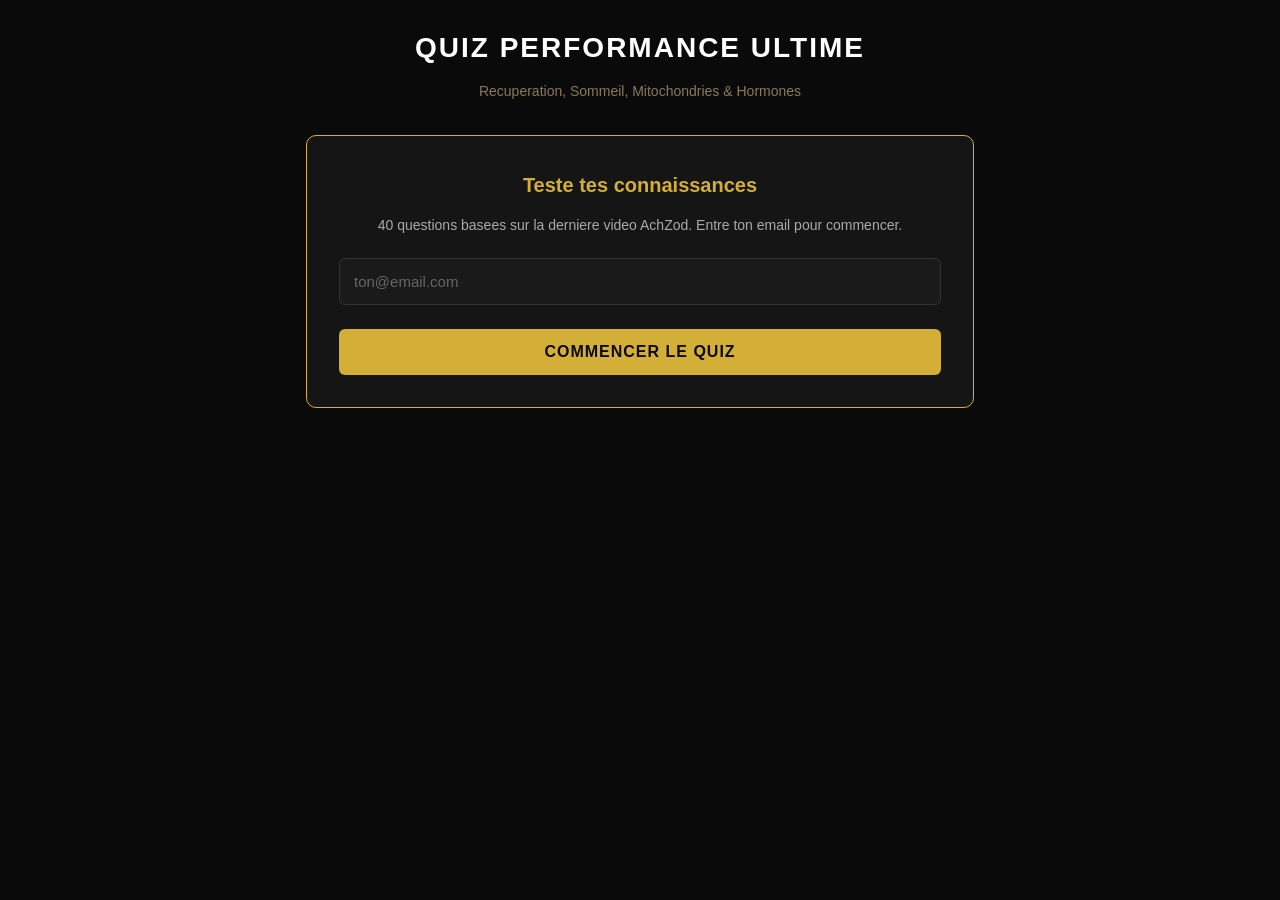
==== commit 9b7d61db: "Quiz V2: 40Q strictement video, capture email, CTA QUIZZ20, zero invention" ====
--- a/templates/index.html
+++ b/templates/index.html
@@ -10,325 +10,185 @@
 .container{max-width:700px;margin:0 auto;padding:24px 16px}
 h1{font-size:28px;text-align:center;text-transform:uppercase;letter-spacing:2px;margin-bottom:8px;color:#fff}
 .subtitle{text-align:center;color:#8a7a5c;font-size:14px;margin-bottom:32px}
-.question{background:#151515;border:1px solid #222;border-radius:8px;padding:20px;margin-bottom:16px}
+.email-gate{background:#151515;border:1px solid #d4af37;border-radius:10px;padding:32px;text-align:center;margin-bottom:24px}
+.email-gate h2{color:#d4af37;font-size:20px;margin-bottom:12px}
+.email-gate p{color:#aaa;font-size:14px;margin-bottom:20px}
+.email-gate input[type=email]{width:100%;padding:14px;border:1px solid #333;border-radius:6px;background:#1a1a1a;color:#fff;font-size:15px;margin-bottom:12px}
+.email-gate input[type=email]::placeholder{color:#666}
+.question{background:#151515;border:1px solid #222;border-radius:8px;padding:20px;margin-bottom:16px;display:none}
+.question.visible{display:block}
 .question h3{font-size:15px;margin-bottom:14px;color:#f0ece4}
 .question label{display:block;padding:10px 14px;margin:4px 0;border:1px solid #2a2a2a;border-radius:6px;cursor:pointer;font-size:14px;transition:all .2s}
 .question label:hover{border-color:#8a7a5c;background:#1a1a1a}
 .question input[type=radio]{display:none}
-.question input[type=radio]:checked+span{color:#d4af37}
 .question label:has(input:checked){border-color:#d4af37;background:#1a1812}
 .correct{border-color:#2ecc71 !important;background:#0d1f12 !important}
 .wrong{border-color:#e74c3c !important;background:#1f0d0d !important}
 .result-box{display:none;background:#151515;border:1px solid #d4af37;border-radius:10px;padding:28px;text-align:center;margin-top:24px}
 .result-box h2{font-size:24px;color:#d4af37;margin-bottom:12px}
 .result-box p{color:#ccc;font-size:15px;margin-bottom:16px}
-.btn{display:inline-block;padding:14px 32px;background:#d4af37;color:#0a0a0a;font-weight:bold;font-size:16px;text-transform:uppercase;letter-spacing:1px;border:none;border-radius:6px;cursor:pointer;text-decoration:none;margin-top:12px}
+.btn{display:inline-block;padding:14px 32px;background:#d4af37;color:#0a0a0a;font-weight:bold;font-size:16px;text-transform:uppercase;letter-spacing:1px;border:none;border-radius:6px;cursor:pointer;text-decoration:none;margin-top:12px;width:100%}
 .btn:hover{background:#c9a02e}
-.cta-box{background:linear-gradient(135deg,#1a1608,#0f0f0f);border:2px solid #d4af37;border-radius:12px;padding:32px;text-align:center;margin-top:32px}
+.btn:disabled{opacity:.5;cursor:not-allowed}
+.cta-box{display:none;background:linear-gradient(135deg,#1a1608,#0f0f0f);border:2px solid #d4af37;border-radius:12px;padding:32px;text-align:center;margin-top:32px}
 .cta-box h2{color:#d4af37;font-size:22px;margin-bottom:12px}
 .cta-box p{color:#bbb;margin-bottom:20px}
 .cta-box .code{font-size:28px;color:#fff;font-weight:bold;letter-spacing:3px;margin:16px 0}
-.progress{height:6px;background:#222;border-radius:3px;margin-bottom:24px;overflow:hidden}
+.progress{height:6px;background:#222;border-radius:3px;margin-bottom:24px;overflow:hidden;display:none}
 .progress-bar{height:100%;background:#d4af37;width:0%;transition:width .3s}
-#submit-btn{display:block;margin:20px auto;width:100%}
+.counter{text-align:center;color:#666;font-size:13px;margin-bottom:16px;display:none}
 </style>
 </head>
 <body>
 <div class="container">
 <h1>Quiz Performance Ultime</h1>
-<p class="subtitle">Base sur la video AchZod — Recuperation, Sommeil, Mitochondries & Hormones</p>
-<div class="progress"><div class="progress-bar" id="progress"></div></div>
-<form id="quiz">
+<p class="subtitle">Recuperation, Sommeil, Mitochondries & Hormones</p>
 
-<div class="question"><h3>1. Combien de seances intenses maximum par semaine Achzod recommande pour quelqu un de plus de 27 28 ans ?</h3>
-<label><input type="radio" name="q1" value="a"><span>A. 5 a 6</span></label>
-<label><input type="radio" name="q1" value="b"><span>B. 3 a 4</span></label>
-<label><input type="radio" name="q1" value="c"><span>C. 2</span></label>
-<label><input type="radio" name="q1" value="d"><span>D. 7</span></label></div>
+<div class="email-gate" id="email-gate">
+<h2>Teste tes connaissances</h2>
+<p>40 questions basees sur la derniere video AchZod. Entre ton email pour commencer.</p>
+<input type="email" id="user-email" placeholder="ton@email.com" required>
+<button class="btn" id="start-btn" onclick="startQuiz()">COMMENCER LE QUIZ</button>
+</div>
 
-<div class="question"><h3>2. Que signifie HRV ?</h3>
-<label><input type="radio" name="q2" value="a"><span>A. High Recovery Volume</span></label>
-<label><input type="radio" name="q2" value="b"><span>B. Heart Rate Variability</span></label>
-<label><input type="radio" name="q2" value="c"><span>C. Hormonal Response Value</span></label>
-<label><input type="radio" name="q2" value="d"><span>D. Hypertrophy Recovery Vector</span></label></div>
+<div class="progress" id="progress-wrap"><div class="progress-bar" id="progress"></div></div>
+<div class="counter" id="counter"></div>
 
-<div class="question"><h3>3. Que mesure la HRV exactement ?</h3>
-<label><input type="radio" name="q3" value="a"><span>A. Le nombre de battements par minute</span></label>
-<label><input type="radio" name="q3" value="b"><span>B. La pression arterielle</span></label>
-<label><input type="radio" name="q3" value="c"><span>C. La variabilite temporelle entre deux battements du coeur</span></label>
-<label><input type="radio" name="q3" value="d"><span>D. Le taux d oxygene dans le sang</span></label></div>
+<form id="quiz"></form>
 
-<div class="question"><h3>4. Une HRV elevee signifie une dominance de quel systeme ?</h3>
-<label><input type="radio" name="q4" value="a"><span>A. Systeme sympathique</span></label>
-<label><input type="radio" name="q4" value="b"><span>B. Systeme parasympathique</span></label>
-<label><input type="radio" name="q4" value="c"><span>C. Systeme endocrinien</span></label>
-<label><input type="radio" name="q4" value="d"><span>D. Systeme lymphatique</span></label></div>
-
-<div class="question"><h3>5. Quel minéral Achzod considere comme le plus important ?</h3>
-<label><input type="radio" name="q5" value="a"><span>A. Le zinc</span></label>
-<label><input type="radio" name="q5" value="b"><span>B. Le calcium</span></label>
-<label><input type="radio" name="q5" value="c"><span>C. Le magnesium</span></label>
-<label><input type="radio" name="q5" value="d"><span>D. Le fer</span></label></div>
-
-<div class="question"><h3>6. Qu est ce que l ATP ?</h3>
-<label><input type="radio" name="q6" value="a"><span>A. Une hormone anabolique</span></label>
-<label><input type="radio" name="q6" value="b"><span>B. La monnaie energetique universelle du corps</span></label>
-<label><input type="radio" name="q6" value="c"><span>C. Un neurotransmetteur</span></label>
-<label><input type="radio" name="q6" value="d"><span>D. Un acide amine</span></label></div>
-
-<div class="question"><h3>7. Quelle enzyme a besoin de magnesium pour produire l ATP ?</h3>
-<label><input type="radio" name="q7" value="a"><span>A. La lipase</span></label>
-<label><input type="radio" name="q7" value="b"><span>B. L ATP synthase</span></label>
-<label><input type="radio" name="q7" value="c"><span>C. La trypsine</span></label>
-<label><input type="radio" name="q7" value="d"><span>D. La lactase</span></label></div>
-
-<div class="question"><h3>8. Quand le cortisol monte, qu est ce que le corps utilise pour calmer la reponse ?</h3>
-<label><input type="radio" name="q8" value="a"><span>A. Du calcium</span></label>
-<label><input type="radio" name="q8" value="b"><span>B. De la creatine</span></label>
-<label><input type="radio" name="q8" value="c"><span>C. Du magnesium</span></label>
-<label><input type="radio" name="q8" value="d"><span>D. Du fer</span></label></div>
-
-<div class="question"><h3>9. Quel est le cercle vicieux du magnesium ?</h3>
-<label><input type="radio" name="q9" value="a"><span>A. Plus de magnesium = plus de cortisol</span></label>
-<label><input type="radio" name="q9" value="b"><span>B. Plus de cortisol = plus de magnesium brule = moins tolerant au stress = plus de cortisol</span></label>
-<label><input type="radio" name="q9" value="c"><span>C. Moins de cortisol = moins de magnesium</span></label>
-<label><input type="radio" name="q9" value="d"><span>D. Le magnesium n a aucun lien avec le cortisol</span></label></div>
-
-<div class="question"><h3>10. Que fait l enzyme COMT ?</h3>
-<label><input type="radio" name="q10" value="a"><span>A. Elle produit de la testosterone</span></label>
-<label><input type="radio" name="q10" value="b"><span>B. Elle metabolise les oestrogenes et la dopamine</span></label>
-<label><input type="radio" name="q10" value="c"><span>C. Elle degrade les proteines</span></label>
-<label><input type="radio" name="q10" value="d"><span>D. Elle convertit le glucose en glycogene</span></label></div>
-
-<div class="question"><h3>11. Pourquoi une dopamine elevee le soir empeche de dormir ?</h3>
-<label><input type="radio" name="q11" value="a"><span>A. La dopamine detruit la melatonine</span></label>
-<label><input type="radio" name="q11" value="b"><span>B. Le cerveau tourne a plein regime, on cogite, on ne peut pas s endormir</span></label>
-<label><input type="radio" name="q11" value="c"><span>C. La dopamine augmente la temperature corporelle</span></label>
-<label><input type="radio" name="q11" value="d"><span>D. La dopamine bloque la respiration</span></label></div>
-
-<div class="question"><h3>12. Quel est le role de la serotonine dans le sommeil ?</h3>
-<label><input type="radio" name="q12" value="a"><span>A. Elle vous endort directement</span></label>
-<label><input type="radio" name="q12" value="b"><span>B. Elle vous prepare a l endormissement et se convertit en melatonine</span></label>
-<label><input type="radio" name="q12" value="c"><span>C. Elle bloque le cortisol</span></label>
-<label><input type="radio" name="q12" value="d"><span>D. Elle augmente la GH</span></label></div>
-
-<div class="question"><h3>13. Quel est le vrai role de la melatonine ?</h3>
-<label><input type="radio" name="q13" value="a"><span>A. Elle vous endort</span></label>
-<label><input type="radio" name="q13" value="b"><span>B. Elle vous garde endormi</span></label>
-<label><input type="radio" name="q13" value="c"><span>C. Elle degrade le cortisol</span></label>
-<label><input type="radio" name="q13" value="d"><span>D. Elle produit de la GH</span></label></div>
-
-<div class="question"><h3>14. Pourquoi la melatonine exogene (cacheton) ne fonctionne souvent pas toute la nuit ?</h3>
-<label><input type="radio" name="q14" value="a"><span>A. Le dosage est trop faible</span></label>
-<label><input type="radio" name="q14" value="b"><span>B. Elle est metabolisee rapidement par le foie en 2 3 heures</span></label>
-<label><input type="radio" name="q14" value="c"><span>C. Le corps y devient resistant</span></label>
-<label><input type="radio" name="q14" value="d"><span>D. Elle ne traverse pas la barriere hematoencephalique</span></label></div>
-
-<div class="question"><h3>15. Quel acide amine essentiel est le precurseur de la serotonine ?</h3>
-<label><input type="radio" name="q15" value="a"><span>A. La leucine</span></label>
-<label><input type="radio" name="q15" value="b"><span>B. La glutamine</span></label>
-<label><input type="radio" name="q15" value="c"><span>C. Le tryptophane</span></label>
-<label><input type="radio" name="q15" value="d"><span>D. La tyrosine</span></label></div>
-
-<div class="question"><h3>16. Comment l insuline aide le tryptophane a atteindre le cerveau ?</h3>
-<label><input type="radio" name="q16" value="a"><span>A. Elle detruit les autres acides amines</span></label>
-<label><input type="radio" name="q16" value="b"><span>B. Elle transporte les autres acides amines vers les muscles, laissant la voie libre au tryptophane</span></label>
-<label><input type="radio" name="q16" value="c"><span>C. Elle augmente la permeabilite cerebrale</span></label>
-<label><input type="radio" name="q16" value="d"><span>D. Elle n a aucun lien avec le tryptophane</span></label></div>
-
-<div class="question"><h3>17. Quelle collation du soir Achzod recommande pour favoriser le sommeil ?</h3>
-<label><input type="radio" name="q17" value="a"><span>A. Un shaker de whey</span></label>
-<label><input type="radio" name="q17" value="b"><span>B. Fromage blanc, miel brut et chocolat noir 85 90%</span></label>
-<label><input type="radio" name="q17" value="c"><span>C. Des pates completes</span></label>
-<label><input type="radio" name="q17" value="d"><span>D. Un fruit seul</span></label></div>
-
-<div class="question"><h3>18. Quelle forme de magnesium est la plus recommandee pour le sommeil ?</h3>
-<label><input type="radio" name="q18" value="a"><span>A. L oxyde de magnesium</span></label>
-<label><input type="radio" name="q18" value="b"><span>B. Le magnesium bisglycinate</span></label>
-<label><input type="radio" name="q18" value="c"><span>C. Le sulfate de magnesium</span></label>
-<label><input type="radio" name="q18" value="d"><span>D. Le carbonate de magnesium</span></label></div>
-
-<div class="question"><h3>19. A quoi sert la glycine dans le magnesium bisglycinate ?</h3>
-<label><input type="radio" name="q19" value="a"><span>A. Elle augmente la force musculaire</span></label>
-<label><input type="radio" name="q19" value="b"><span>B. C est un neurotransmetteur inhibiteur qui active les recepteurs GABA et calme le cerveau</span></label>
-<label><input type="radio" name="q19" value="c"><span>C. Elle ameliore la digestion</span></label>
-<label><input type="radio" name="q19" value="d"><span>D. Elle booste la testosterone</span></label></div>
-
-<div class="question"><h3>20. Quel marqueur sanguin indirect permet de detecter une deficience en magnesium ?</h3>
-<label><input type="radio" name="q20" value="a"><span>A. La ferritine</span></label>
-<label><input type="radio" name="q20" value="b"><span>B. La phosphatase alcaline (ALP)</span></label>
-<label><input type="radio" name="q20" value="c"><span>C. La creatinine</span></label>
-<label><input type="radio" name="q20" value="d"><span>D. L hemoglobine</span></label></div>
-
-<div class="question"><h3>21. Si l ALP est inferieur a combien, on est probablement deficient en magnesium ?</h3>
-<label><input type="radio" name="q21" value="a"><span>A. 100</span></label>
-<label><input type="radio" name="q21" value="b"><span>B. 70</span></label>
-<label><input type="radio" name="q21" value="c"><span>C. 50</span></label>
-<label><input type="radio" name="q21" value="d"><span>D. 30</span></label></div>
-
-<div class="question"><h3>22. Ou est produite l hormone de croissance (GH) ?</h3>
-<label><input type="radio" name="q22" value="a"><span>A. Les glandes surrenales</span></label>
-<label><input type="radio" name="q22" value="b"><span>B. La glande hypophysaire (pituitaire)</span></label>
-<label><input type="radio" name="q22" value="c"><span>C. La thyroide</span></label>
-<label><input type="radio" name="q22" value="d"><span>D. Le pancreas</span></label></div>
-
-<div class="question"><h3>23. A quel moment la GH est elle principalement secretee ?</h3>
-<label><input type="radio" name="q23" value="a"><span>A. Pendant l entrainement</span></label>
-<label><input type="radio" name="q23" value="b"><span>B. Pendant le sommeil profond, entre 22h et 2h du matin</span></label>
-<label><input type="radio" name="q23" value="c"><span>C. Apres le repas</span></label>
-<label><input type="radio" name="q23" value="d"><span>D. Au reveil</span></label></div>
-
-<div class="question"><h3>24. Quelle hormone bloque la secretion de GH ?</h3>
-<label><input type="radio" name="q24" value="a"><span>A. La testosterone</span></label>
-<label><input type="radio" name="q24" value="b"><span>B. Le cortisol</span></label>
-<label><input type="radio" name="q24" value="c"><span>C. L insuline</span></label>
-<label><input type="radio" name="q24" value="d"><span>D. La dopamine</span></label></div>
-
-<div class="question"><h3>25. Qu est ce que la biogenese mitochondriale ?</h3>
-<label><input type="radio" name="q25" value="a"><span>A. La destruction des mitochondries</span></label>
-<label><input type="radio" name="q25" value="b"><span>B. La fabrication de nouvelles mitochondries par les cellules</span></label>
-<label><input type="radio" name="q25" value="c"><span>C. La fusion des cellules musculaires</span></label>
-<label><input type="radio" name="q25" value="d"><span>D. Le stockage des graisses</span></label></div>
-
-<div class="question"><h3>26. Comment s appelle le processus de combustion des acides gras dans les mitochondries ?</h3>
-<label><input type="radio" name="q26" value="a"><span>A. La glycolyse</span></label>
-<label><input type="radio" name="q26" value="b"><span>B. La beta oxydation</span></label>
-<label><input type="radio" name="q26" value="c"><span>C. La gluconeogenese</span></label>
-<label><input type="radio" name="q26" value="d"><span>D. La cetogenese</span></label></div>
-
-<div class="question"><h3>27. La glycolyse anaerobie produit combien de molecules d ATP par glucose ?</h3>
-<label><input type="radio" name="q27" value="a"><span>A. 30 a 35</span></label>
-<label><input type="radio" name="q27" value="b"><span>B. 10 a 15</span></label>
-<label><input type="radio" name="q27" value="c"><span>C. 2</span></label>
-<label><input type="radio" name="q27" value="d"><span>D. 50</span></label></div>
-
-<div class="question"><h3>28. La phosphorylation oxydative produit combien de molecules d ATP ?</h3>
-<label><input type="radio" name="q28" value="a"><span>A. 2</span></label>
-<label><input type="radio" name="q28" value="b"><span>B. 10</span></label>
-<label><input type="radio" name="q28" value="c"><span>C. 30 a 35</span></label>
-<label><input type="radio" name="q28" value="d"><span>D. 100</span></label></div>
-
-<div class="question"><h3>29. Quel secretalogue est considere comme le plus safe avec le moins d effets secondaires ?</h3>
-<label><input type="radio" name="q29" value="a"><span>A. L hexareline</span></label>
-<label><input type="radio" name="q29" value="b"><span>B. Le GHRP 2</span></label>
-<label><input type="radio" name="q29" value="c"><span>C. L ipamoreline</span></label>
-<label><input type="radio" name="q29" value="d"><span>D. Le CJC 1295 avec DAC</span></label></div>
-
-<div class="question"><h3>30. Pourquoi l ipamoreline est prefere par beaucoup ?</h3>
-<label><input type="radio" name="q30" value="a"><span>A. Il est le moins cher</span></label>
-<label><input type="radio" name="q30" value="b"><span>B. Il stimule presque pas la prolactine</span></label>
-<label><input type="radio" name="q30" value="c"><span>C. Il se prend par voie orale</span></label>
-<label><input type="radio" name="q30" value="d"><span>D. Il remplace completement la GH exogene</span></label></div>
-
-<div class="question"><h3>31. La vitamine D est en realite quoi ?</h3>
-<label><input type="radio" name="q31" value="a"><span>A. Un acide amine</span></label>
-<label><input type="radio" name="q31" value="b"><span>B. Une hormone steroidienne</span></label>
-<label><input type="radio" name="q31" value="c"><span>C. Un electrolyte</span></label>
-<label><input type="radio" name="q31" value="d"><span>D. Un enzyme</span></label></div>
-
-<div class="question"><h3>32. Combien de genes la vitamine D module dans le corps ?</h3>
-<label><input type="radio" name="q32" value="a"><span>A. 200</span></label>
-<label><input type="radio" name="q32" value="b"><span>B. 500</span></label>
-<label><input type="radio" name="q32" value="c"><span>C. Plus de 2000</span></label>
-<label><input type="radio" name="q32" value="d"><span>D. 50</span></label></div>
-
-<div class="question"><h3>33. Quel est le rythme circadien ?</h3>
-<label><input type="radio" name="q33" value="a"><span>A. Le rythme cardiaque au repos</span></label>
-<label><input type="radio" name="q33" value="b"><span>B. L horloge biologique interne du corps</span></label>
-<label><input type="radio" name="q33" value="c"><span>C. Le cycle menstruel</span></label>
-<label><input type="radio" name="q33" value="d"><span>D. Le rythme respiratoire</span></label></div>
-
-<div class="question"><h3>34. Combien de temps met la GH exogene injectee a atteindre son pic ?</h3>
-<label><input type="radio" name="q34" value="a"><span>A. 15 minutes</span></label>
-<label><input type="radio" name="q34" value="b"><span>B. 2 a 3 heures</span></label>
-<label><input type="radio" name="q34" value="c"><span>C. 30 minutes</span></label>
-<label><input type="radio" name="q34" value="d"><span>D. 6 heures</span></label></div>
-
-<div class="question"><h3>35. Quel est le meilleur moment pour injecter la GH exogene selon Achzod ?</h3>
-<label><input type="radio" name="q35" value="a"><span>A. Le matin a jeun</span></label>
-<label><input type="radio" name="q35" value="b"><span>B. Juste avant de dormir</span></label>
-<label><input type="radio" name="q35" value="c"><span>C. Apres l entrainement</span></label>
-<label><input type="radio" name="q35" value="d"><span>D. Avant le repas du midi</span></label></div>
-
-<div class="question"><h3>36. Pourquoi la lumiere bleue est mauvaise avant de dormir ?</h3>
-<label><input type="radio" name="q36" value="a"><span>A. Elle fatigue les yeux</span></label>
-<label><input type="radio" name="q36" value="b"><span>B. Elle supprime la melatonine</span></label>
-<label><input type="radio" name="q36" value="c"><span>C. Elle augmente la temperature</span></label>
-<label><input type="radio" name="q36" value="d"><span>D. Elle deshydrate</span></label></div>
-
-<div class="question"><h3>37. Quel dosage de magnesium elementaire Achzod recommande pour un sportif ?</h3>
-<label><input type="radio" name="q37" value="a"><span>A. 50 a 100 mg</span></label>
-<label><input type="radio" name="q37" value="b"><span>B. 300 a 500 mg</span></label>
-<label><input type="radio" name="q37" value="c"><span>C. 1000 mg</span></label>
-<label><input type="radio" name="q37" value="d"><span>D. 10 mg</span></label></div>
-
-<div class="question"><h3>38. Qu est ce que la somatostatine ?</h3>
-<label><input type="radio" name="q38" value="a"><span>A. Un peptide anabolique</span></label>
-<label><input type="radio" name="q38" value="b"><span>B. L hormone qui stoppe la secretion de GH</span></label>
-<label><input type="radio" name="q38" value="c"><span>C. Un neurotransmetteur du bonheur</span></label>
-<label><input type="radio" name="q38" value="d"><span>D. Un type de creatine</span></label></div>
-
-<div class="question"><h3>39. Combien de jours de repos de suite Achzod recommande pour certains profils ?</h3>
-<label><input type="radio" name="q39" value="a"><span>A. 1 jour</span></label>
-<label><input type="radio" name="q39" value="b"><span>B. 2 jours de suite</span></label>
-<label><input type="radio" name="q39" value="c"><span>C. 3 jours</span></label>
-<label><input type="radio" name="q39" value="d"><span>D. 0, jamais de repos</span></label></div>
-
-<div class="question"><h3>40. Pour ceux qui n arrivent pas a maigrir malgre deficit, cardio, bon sommeil et bon hormonal, ou se situe probablement le probleme ?</h3>
-<label><input type="radio" name="q40" value="a"><span>A. Les muscles</span></label>
-<label><input type="radio" name="q40" value="b"><span>B. Les mitochondries qui ne fonctionnent pas normalement</span></label>
-<label><input type="radio" name="q40" value="c"><span>C. Le systeme digestif</span></label>
-<label><input type="radio" name="q40" value="d"><span>D. Le systeme immunitaire</span></label></div>
-
-<button type="button" class="btn" id="submit-btn" onclick="gradeQuiz()">VOIR MON SCORE</button>
-</form>
+<button class="btn" id="submit-btn" style="display:none" onclick="submitQuiz()">VOIR MON SCORE</button>
 
 <div class="result-box" id="result">
 <h2 id="score-text"></h2>
 <p id="score-msg"></p>
 </div>
 
-<div class="cta-box" id="cta" style="display:none">
-<h2>PASSE A L ACTION</h2>
+<div class="cta-box" id="cta">
+<h2>PASSE A L'ACTION</h2>
 <p>Tu veux aller plus loin ? Rejoins le coaching AchZod et transforme ton physique avec un programme sur mesure, un suivi personnalise et une methode scientifique eprouvee.</p>
 <div class="code">QUIZZ20</div>
 <p style="color:#d4af37;font-weight:bold;font-size:18px;">20% de reduction sur toutes les offres</p>
-<a href="https://www.achzodcoaching.com/" class="btn" target="_blank">DECOUVRIR LE COACHING</a>
+<a href="https://www.achzodcoaching.com/" class="btn" target="_blank" style="display:inline-block;width:auto">DECOUVRIR LE COACHING</a>
 </div>
 
 </div>
 <script>
-const answers={q1:'b',q2:'b',q3:'c',q4:'b',q5:'c',q6:'b',q7:'b',q8:'c',q9:'b',q10:'b',q11:'b',q12:'b',q13:'b',q14:'b',q15:'c',q16:'b',q17:'b',q18:'b',q19:'b',q20:'b',q21:'b',q22:'b',q23:'b',q24:'c',q25:'b',q26:'b',q27:'c',q28:'c',q29:'c',q30:'b',q31:'b',q32:'c',q33:'b',q34:'b',q35:'b',q36:'b',q37:'b',q38:'b',q39:'b',q40:'b'};
-function gradeQuiz(){
-let score=0;const total=40;
-document.querySelectorAll('.question').forEach((q,i)=>{
-const name='q'+(i+1);const sel=q.querySelector('input[name="'+name+'"]:checked');
-const correct=answers[name];
-q.querySelectorAll('label').forEach(l=>{
-const inp=l.querySelector('input');
-if(inp.value===correct)l.classList.add('correct');
-else if(sel&&inp.value===sel.value)l.classList.add('wrong');
-});
-if(sel&&sel.value===correct)score++;
-});
-const pct=Math.round(score/total*100);
-document.getElementById('score-text').textContent=score+'/'+total+' ('+pct+'%)';
-let msg='';
-if(pct>=90)msg='Exceptionnel. Tu maitrises les bases de la performance.';
-else if(pct>=70)msg='Tres bien. Tu as de bonnes connaissances mais il reste des zones a approfondir.';
-else if(pct>=50)msg='Correct. Tu as les bases mais il y a du boulot.';
-else msg='Tu as besoin de revoir les fondamentaux. La video est la pour ca.';
-document.getElementById('score-msg').textContent=msg;
-document.getElementById('result').style.display='block';
-document.getElementById('cta').style.display='block';
-document.getElementById('submit-btn').style.display='none';
-document.getElementById('progress').parentElement.style.display='none';
-window.scrollTo({top:document.getElementById('result').offsetTop-20,behavior:'smooth'});
+let questions=[];
+let sessionId='';
+let userEmail='';
+
+async function startQuiz(){
+  const email=document.getElementById('user-email').value.trim();
+  if(!email||!email.includes('@')){alert('Entre un email valide');return;}
+  userEmail=email;
+  document.getElementById('start-btn').disabled=true;
+  document.getElementById('start-btn').textContent='Chargement...';
+  try{
+    const r=await fetch('/api/quiz/start',{method:'POST'});
+    const d=await r.json();
+    sessionId=d.session_id;
+    questions=d.questions;
+    renderQuestions();
+    document.getElementById('email-gate').style.display='none';
+    document.getElementById('progress-wrap').style.display='block';
+    document.getElementById('counter').style.display='block';
+    document.getElementById('submit-btn').style.display='block';
+  }catch(e){
+    alert('Erreur de chargement. Reessaie.');
+    document.getElementById('start-btn').disabled=false;
+    document.getElementById('start-btn').textContent='COMMENCER LE QUIZ';
+  }
 }
-document.getElementById('quiz').addEventListener('change',function(){
-const answered=document.querySelectorAll('input[type=radio]:checked').length;
-document.getElementById('progress').style.width=(answered/40*100)+'%';
-});
+
+function renderQuestions(){
+  const form=document.getElementById('quiz');
+  form.innerHTML='';
+  questions.forEach((q,i)=>{
+    let html='<div class="question visible" id="q-'+q.id+'"><h3>'+(i+1)+'. '+q.question+'</h3>';
+    q.options.forEach((o,j)=>{
+      html+='<label><input type="radio" name="q'+q.id+'" value="'+j+'"><span>'+o+'</span></label>';
+    });
+    html+='</div>';
+    form.innerHTML+=html;
+  });
+  form.addEventListener('change',updateProgress);
+}
+
+function updateProgress(){
+  const answered=document.querySelectorAll('#quiz input[type=radio]:checked').length;
+  document.getElementById('progress').style.width=(answered/questions.length*100)+'%';
+  document.getElementById('counter').textContent=answered+' / '+questions.length+' repondu'+(answered>1?'s':'');
+}
+
+async function submitQuiz(){
+  const answers={};
+  questions.forEach(q=>{
+    const sel=document.querySelector('input[name="q'+q.id+'"]:checked');
+    if(sel)answers[String(q.id)]=parseInt(sel.value);
+  });
+  try{
+    const r=await fetch('/api/quiz/submit',{
+      method:'POST',
+      headers:{'Content-Type':'application/json'},
+      body:JSON.stringify({session_id:sessionId,email:userEmail,answers:answers})
+    });
+    const d=await r.json();
+    showResults(d);
+  }catch(e){
+    gradeLocal(answers);
+  }
+}
+
+function showResults(d){
+  d.results.forEach(r=>{
+    const qDiv=document.getElementById('q-'+r.question_id);
+    if(!qDiv)return;
+    const labels=qDiv.querySelectorAll('label');
+    labels.forEach((l,i)=>{
+      if(i===r.correct_answer)l.classList.add('correct');
+      else if(i===r.user_answer&&!r.is_correct)l.classList.add('wrong');
+    });
+  });
+  const pct=Math.round(d.percentage);
+  document.getElementById('score-text').textContent=d.score+'/'+d.total+' ('+pct+'%)';
+  let msg='';
+  if(pct>=90)msg='Exceptionnel. Tu maitrises les bases de la performance.';
+  else if(pct>=70)msg='Tres bien. Il reste des zones a approfondir.';
+  else if(pct>=50)msg='Correct mais il y a du boulot.';
+  else msg='Tu as besoin de revoir les fondamentaux. La video est la pour ca.';
+  document.getElementById('score-msg').textContent=msg;
+  document.getElementById('result').style.display='block';
+  document.getElementById('cta').style.display='block';
+  document.getElementById('submit-btn').style.display='none';
+  window.scrollTo({top:document.getElementById('result').offsetTop-20,behavior:'smooth'});
+}
+
+function gradeLocal(answers){
+  let score=0;
+  questions.forEach(q=>{
+    const ua=answers[String(q.id)];
+    const qDiv=document.getElementById('q-'+q.id);
+    if(!qDiv)return;
+    const labels=qDiv.querySelectorAll('label');
+    labels.forEach((l,i)=>{
+      if(i===q.correct)l.classList.add('correct');
+      else if(i===ua&&ua!==q.correct)l.classList.add('wrong');
+    });
+    if(ua===q.correct)score++;
+  });
+  const pct=Math.round(score/questions.length*100);
+  document.getElementById('score-text').textContent=score+'/'+questions.length+' ('+pct+'%)';
+  let msg='';
+  if(pct>=90)msg='Exceptionnel. Tu maitrises les bases de la performance.';
+  else if(pct>=70)msg='Tres bien. Il reste des zones a approfondir.';
+  else if(pct>=50)msg='Correct mais il y a du boulot.';
+  else msg='Tu as besoin de revoir les fondamentaux. La video est la pour ca.';
+  document.getElementById('score-msg').textContent=msg;
+  document.getElementById('result').style.display='block';
+  document.getElementById('cta').style.display='block';
+  document.getElementById('submit-btn').style.display='none';
+  window.scrollTo({top:document.getElementById('result').offsetTop-20,behavior:'smooth'});
+}
 </script>
 </body>
 </html>
